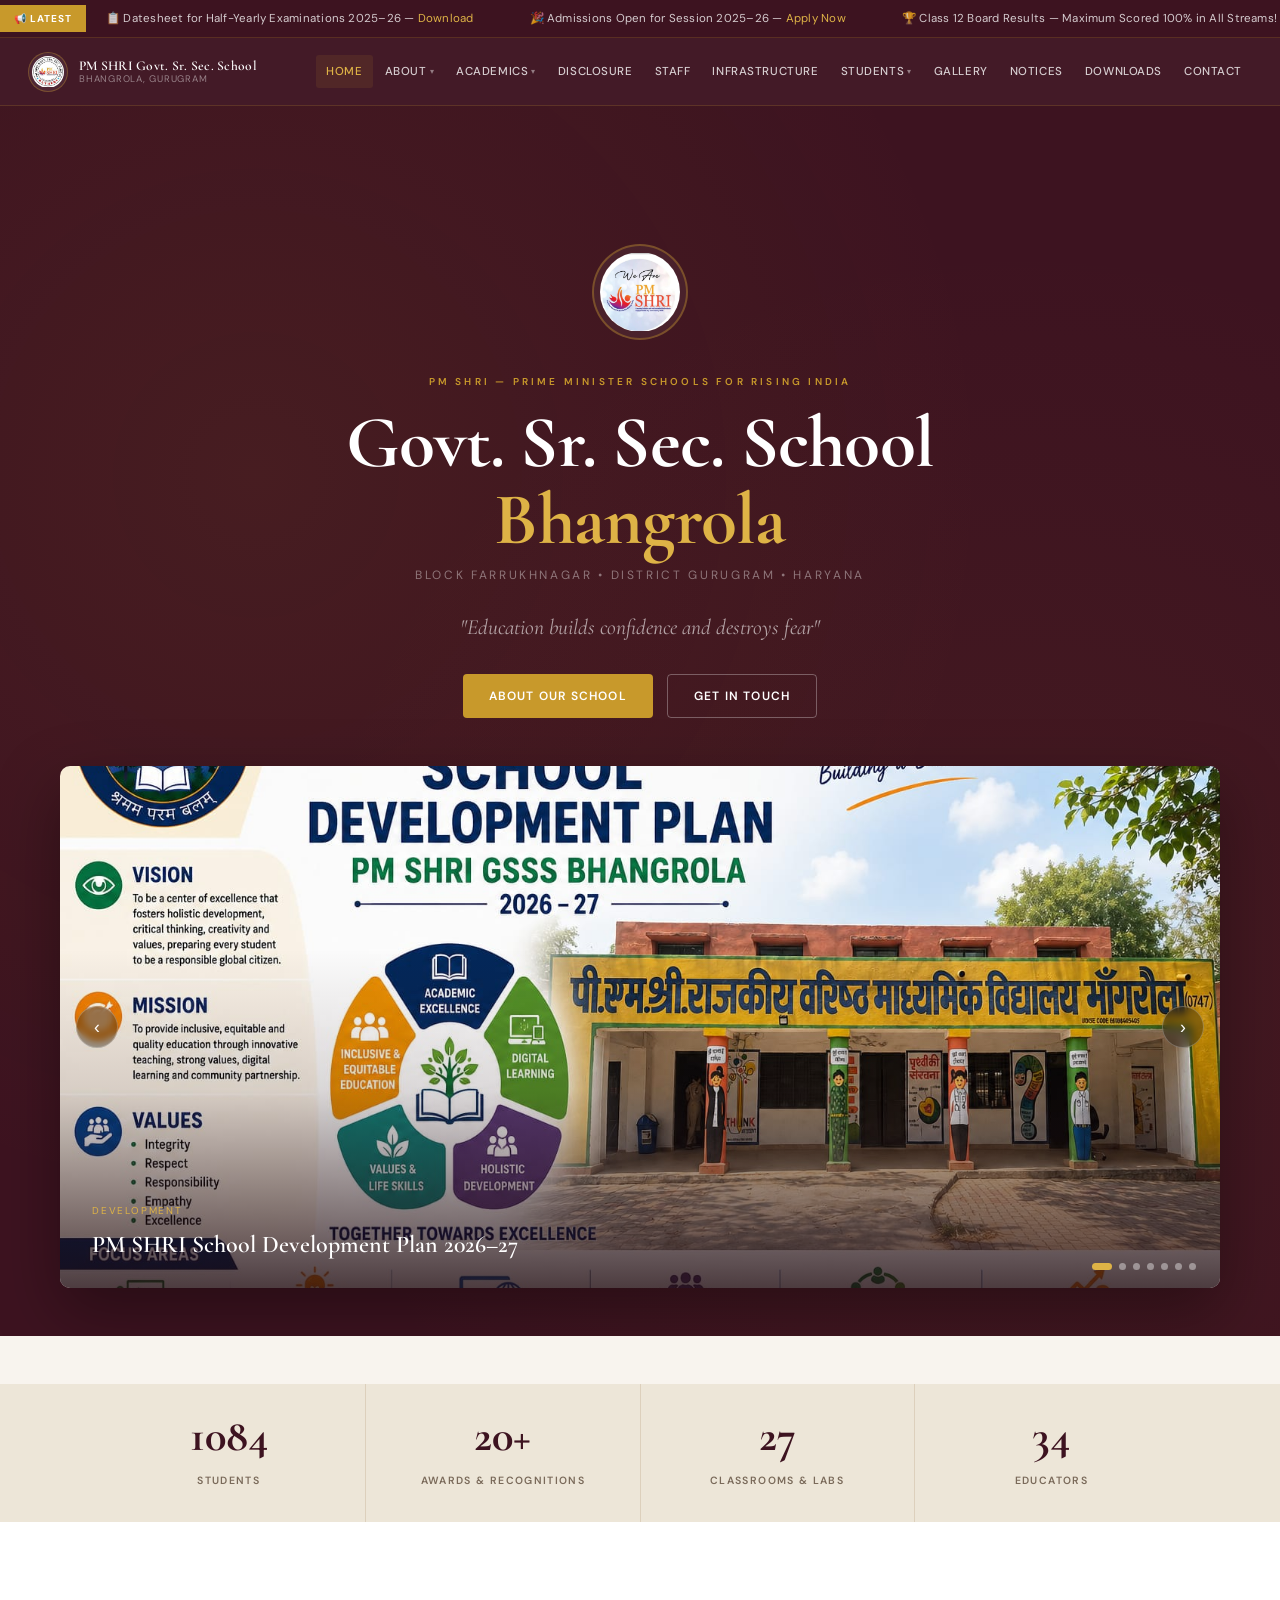
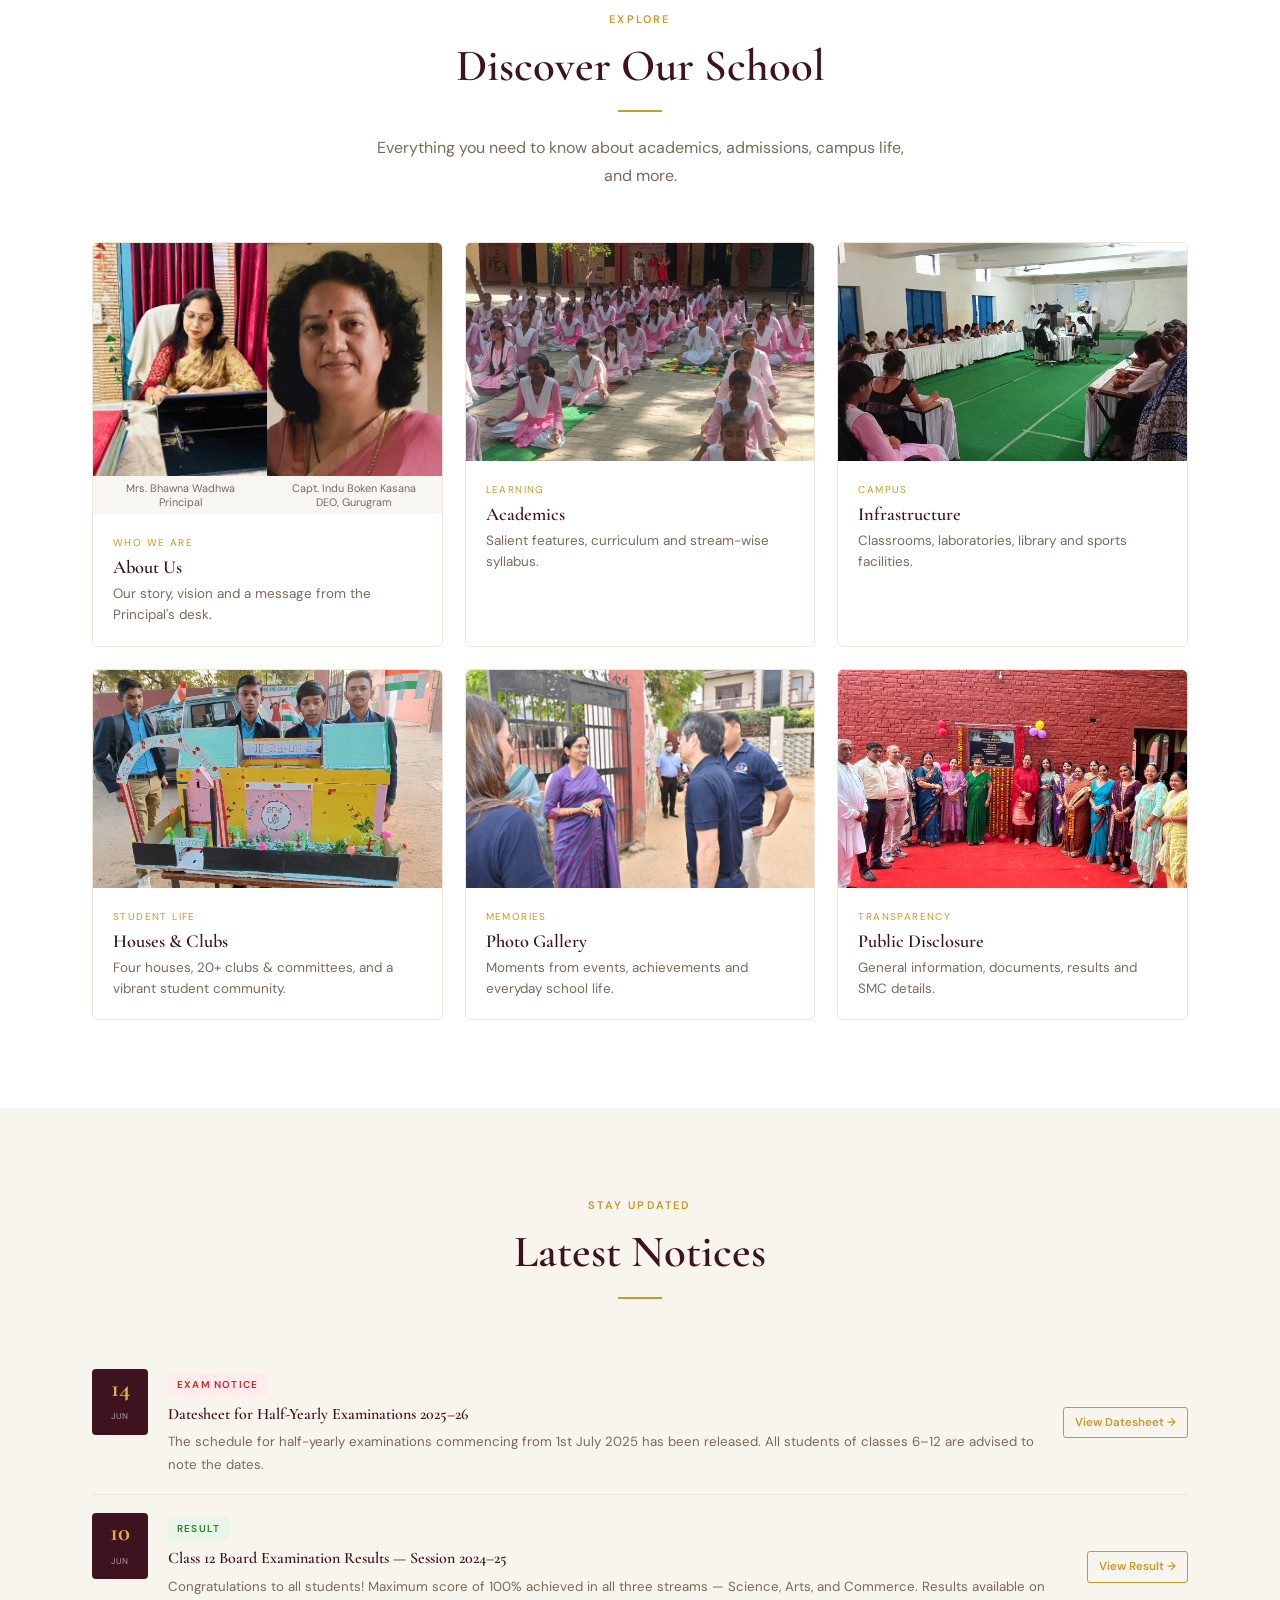
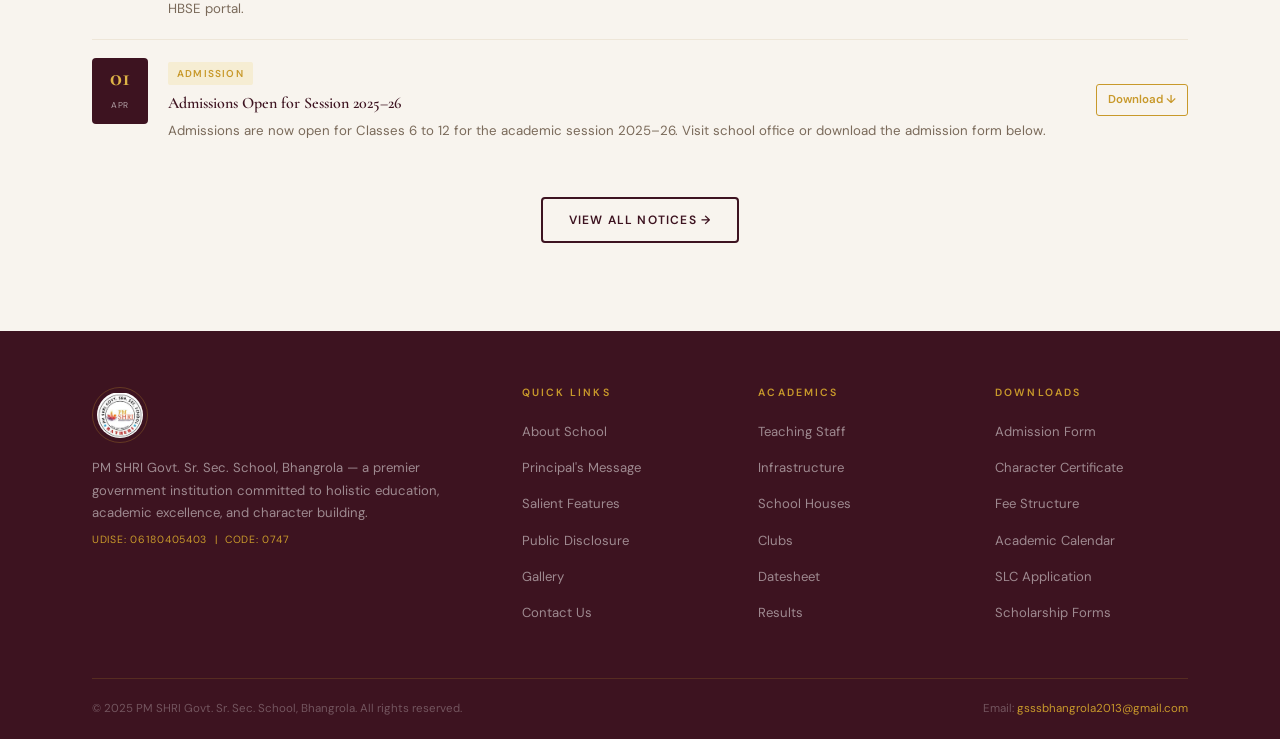
==== index.html @ c552c3f2 "Update About Us card with dual-photo layout and fix Disclosure card image Co-Authored-By: Claude Son" ====
<!DOCTYPE html>
<html lang="en">
<head>
<meta charset="UTF-8">
<meta name="viewport" content="width=device-width, initial-scale=1.0">
<title>PM SHRI Govt. Sr. Sec. School, Bhangrola — Gurugram, Haryana</title>
<meta name="description" content="PM SHRI Government Senior Secondary School, Bhangrola, Block Farrukhnagar, District Gurugram. Empowering 1084+ students with quality education, values, and skills.">
<link rel="preconnect" href="https://fonts.googleapis.com">
<link rel="preconnect" href="https://fonts.gstatic.com" crossorigin>
<link href="https://fonts.googleapis.com/css2?family=Cormorant+Garamond:ital,wght@0,400;0,500;0,600;0,700;1,400;1,600&family=DM+Sans:opsz,wght@9..40,300;9..40,400;9..40,500;9..40,600&display=swap" rel="stylesheet">
<link rel="stylesheet" href="css/style.css">
</head>
<body class="has-ticker">

<div class="ticker-wrap">
  <div class="ticker-inner">
    <div class="ticker-label">📢 Latest</div>
    <div class="ticker-track">
      <span class="ticker-item">📋 Datesheet for Half-Yearly Examinations 2025–26 — <a href="downloads.html">Download</a></span>
      <span class="ticker-item">🎉 Admissions Open for Session 2025–26 — <a href="downloads.html">Apply Now</a></span>
      <span class="ticker-item">🏆 Class 12 Board Results — Maximum Scored 100% in All Streams!</span>
      <span class="ticker-item">🌿 Annual Plantation Drive — July 2025</span>
      <span class="ticker-item">📋 Datesheet for Half-Yearly Examinations 2025–26 — <a href="downloads.html">Download</a></span>
      <span class="ticker-item">🎉 Admissions Open for Session 2025–26 — <a href="downloads.html">Apply Now</a></span>
      <span class="ticker-item">🏆 Class 12 Board Results — Maximum Scored 100% in All Streams!</span>
      <span class="ticker-item">🌿 Annual Plantation Drive — July 2025</span>
    </div>
  </div>
</div>

<nav id="nav">
  <div class="nav-inner">
    <a href="index.html" class="nav-brand">
      <img src="assets/logo.jpg" alt="School Logo">
      <div class="nav-brand-txt">
        <span class="nm">PM SHRI Govt. Sr. Sec. School</span>
        <span class="sb">Bhangrola, Gurugram</span>
      </div>
    </a>
    <ul class="nav-links">
      <li><a href="index.html">Home</a></li>
      <li>
        <a href="about.html">About <span class="ch">▾</span></a>
        <div class="drop">
          <a href="about.html">About the School</a>
          <a href="about.html#principal">Principal's Message</a>
        </div>
      </li>
      <li>
        <a href="academics.html">Academics <span class="ch">▾</span></a>
        <div class="drop">
          <a href="academics.html">Salient Features</a>
          <a href="academics.html#syllabus">Curriculum &amp; Syllabus</a>
          <a href="exam.html">Exam Datesheet &amp; Results</a>
        </div>
      </li>
      <li><a href="disclosure.html">Disclosure</a></li>
      <li><a href="staff.html">Staff</a></li>
      <li><a href="infrastructure.html">Infrastructure</a></li>
      <li>
        <a href="students.html">Students <span class="ch">▾</span></a>
        <div class="drop">
          <a href="students.html">School Houses</a>
          <a href="students.html#clubs">Clubs &amp; Activities</a>
          <a href="students.html#enroll">Enrollment</a>
          <a href="students.html#slc">SLC Tracking</a>
        </div>
      </li>
      <li><a href="gallery.html">Gallery</a></li>
      <li><a href="notices.html">Notices</a></li>
      <li><a href="downloads.html">Downloads</a></li>
      <li><a href="contact.html">Contact</a></li>
    </ul>
    <button class="hbg" id="hbg" aria-label="Menu"><span></span><span></span><span></span></button>
  </div>
</nav>

<nav class="mob-nav" id="mob-nav">
  <a href="index.html">Home</a>
  <span class="mob-cat">About</span>
  <a href="about.html">About the School</a>
  <a href="about.html#principal">Principal's Message</a>
  <span class="mob-cat">Academics</span>
  <a href="academics.html">Salient Features</a>
  <a href="academics.html#syllabus">Curriculum &amp; Syllabus</a>
  <a href="exam.html">Exam Datesheet &amp; Results</a>
  <span class="mob-cat">Public Disclosure</span>
  <a href="disclosure.html">Disclosure Information</a>
  <span class="mob-cat">Campus &amp; People</span>
  <a href="staff.html">Staff</a>
  <a href="infrastructure.html">Infrastructure</a>
  <span class="mob-cat">Students</span>
  <a href="students.html">School Houses</a>
  <a href="students.html#clubs">Clubs</a>
  <a href="students.html#enroll">Enrollment</a>
  <a href="students.html#slc">SLC Tracking</a>
  <span class="mob-cat">Media &amp; Info</span>
  <a href="gallery.html">Gallery</a>
  <a href="notices.html">Notices</a>
  <a href="downloads.html">Downloads</a>
  <a href="contact.html">Contact</a>
</nav>

<main class="no-pad">

<!-- HERO -->
<section id="hero">
  <div class="hero-c">
    <img src="assets/logo2.jpg" alt="PM SHRI School Emblem" class="hero-logo">
    <span class="hero-kicker">PM SHRI — Prime Minister Schools for Rising India</span>
    <h1 class="hero-h1">Govt. Sr. Sec. School<br><span>Bhangrola</span></h1>
    <p class="hero-loc">Block Farrukhnagar &bull; District Gurugram &bull; Haryana</p>
    <p class="hero-quote">"Education builds confidence and destroys fear"</p>
    <div class="hero-cta">
      <a href="about.html" class="btn btn-gold">About Our School</a>
      <a href="contact.html" class="btn btn-wht">Get in Touch</a>
    </div>
  </div>

  <div class="carousel" id="carousel">
    <div class="carousel-track" id="car-track"></div>
    <button class="carousel-arrow prev" id="car-prev" aria-label="Previous slide">‹</button>
    <button class="carousel-arrow next" id="car-next" aria-label="Next slide">›</button>
    <div class="carousel-dots" id="car-dots"></div>
  </div>
  <div style="height:48px"></div>
</section>

<!-- STAT STRIP -->
<div class="hero-bottom-strip">
  <div class="container">
    <div class="stat-strip rv">
      <div class="stat-item"><span class="stat-n" data-count="1084">1084</span><span class="stat-l">Students</span></div>
      <div class="stat-item"><span class="stat-n" data-count="20">20+</span><span class="stat-l">Awards &amp; Recognitions</span></div>
      <div class="stat-item"><span class="stat-n" data-count="27">27</span><span class="stat-l">Classrooms &amp; Labs</span></div>
      <div class="stat-item"><span class="stat-n" data-count="34">34</span><span class="stat-l">Educators</span></div>
    </div>
  </div>
</div>

<!-- EXPLORE -->
<section class="section alt">
  <div class="container">
    <div class="s-head c rv">
      <span class="s-label">Explore</span>
      <h2 class="s-title">Discover Our School</h2>
      <div class="divider c"></div>
      <p class="s-sub">Everything you need to know about academics, admissions, campus life, and more.</p>
    </div>
    <div class="explore-grid">
      <a href="about.html" class="explore-card rv">
        <div class="explore-card-duo">
          <div class="explore-card-duo-item">
            <img src="assets/principal.jpg" alt="Principal">
            <span>Mrs. Bhawna Wadhwa<br>Principal</span>
          </div>
          <div class="explore-card-duo-item">
            <img src="assets/deo.png" alt="DEO">
            <span>Capt. Indu Boken Kasana<br>DEO, Gurugram</span>
          </div>
        </div>
        <div class="explore-card-body"><span>Who We Are</span><h3>About Us</h3><p>Our story, vision and a message from the Principal's desk.</p></div>
      </a>
      <a href="academics.html" class="explore-card rv">
        <img src="assets/activities1.jpeg" alt="Academics">
        <div class="explore-card-body"><span>Learning</span><h3>Academics</h3><p>Salient features, curriculum and stream-wise syllabus.</p></div>
      </a>
      <a href="infrastructure.html" class="explore-card rv">
        <img src="assets/activities4.jpeg" alt="Infrastructure">
        <div class="explore-card-body"><span>Campus</span><h3>Infrastructure</h3><p>Classrooms, laboratories, library and sports facilities.</p></div>
      </a>
      <a href="students.html" class="explore-card rv">
        <img src="assets/kidsachievements2.jpeg" alt="Students">
        <div class="explore-card-body"><span>Student Life</span><h3>Houses &amp; Clubs</h3><p>Four houses, 20+ clubs &amp; committees, and a vibrant student community.</p></div>
      </a>
      <a href="gallery.html" class="explore-card rv">
        <img src="assets/recognition4.jpeg" alt="Gallery">
        <div class="explore-card-body"><span>Memories</span><h3>Photo Gallery</h3><p>Moments from events, achievements and everyday school life.</p></div>
      </a>
      <a href="disclosure.html" class="explore-card rv">
        <img src="assets/teacherdepartment3.jpeg" alt="Public Disclosure">
        <div class="explore-card-body"><span>Transparency</span><h3>Public Disclosure</h3><p>General information, documents, results and SMC details.</p></div>
      </a>
    </div>
  </div>
</section>

<!-- LATEST NOTICES PREVIEW -->
<section class="section">
  <div class="container">
    <div class="s-head c rv">
      <span class="s-label">Stay Updated</span>
      <h2 class="s-title">Latest Notices</h2>
      <div class="divider c"></div>
    </div>
    <div class="notices-list rv" id="home-notices-grid" data-notices data-limit="3"></div>
    <div style="text-align:center;margin-top:36px" class="rv"><a href="notices.html" class="btn btn-out">View All Notices →</a></div>
  </div>
</section>

</main>

<footer id="footer">
  <div class="container">
    <div class="footer-grid">
      <div class="foot-brand">
        <img src="assets/logo.jpg" alt="School Logo">
        <p>PM SHRI Govt. Sr. Sec. School, Bhangrola — a premier government institution committed to holistic education, academic excellence, and character building.</p>
        <div class="udise">UDISE: 06180405403 &nbsp;|&nbsp; Code: 0747</div>
      </div>
      <div class="foot-col">
        <h4>Quick Links</h4>
        <ul>
          <li><a href="about.html">About School</a></li>
          <li><a href="about.html#principal">Principal's Message</a></li>
          <li><a href="academics.html">Salient Features</a></li>
          <li><a href="disclosure.html">Public Disclosure</a></li>
          <li><a href="gallery.html">Gallery</a></li>
          <li><a href="contact.html">Contact Us</a></li>
        </ul>
      </div>
      <div class="foot-col">
        <h4>Academics</h4>
        <ul>
          <li><a href="staff.html">Teaching Staff</a></li>
          <li><a href="infrastructure.html">Infrastructure</a></li>
          <li><a href="students.html">School Houses</a></li>
          <li><a href="students.html#clubs">Clubs</a></li>
          <li><a href="exam.html">Datesheet</a></li>
          <li><a href="exam.html#results">Results</a></li>
        </ul>
      </div>
      <div class="foot-col">
        <h4>Downloads</h4>
        <ul>
          <li><a href="assets/AdmissionForm.pdf" target="_blank">Admission Form</a></li>
          <li><a href="assets/CharacerCertificate.pdf" target="_blank">Character Certificate</a></li>
          <li><a href="downloads.html">Fee Structure</a></li>
          <li><a href="downloads.html">Academic Calendar</a></li>
          <li><a href="downloads.html">SLC Application</a></li>
          <li><a href="downloads.html">Scholarship Forms</a></li>
        </ul>
      </div>
    </div>
    <div class="foot-btm">
      <span>© 2025 PM SHRI Govt. Sr. Sec. School, Bhangrola. All rights reserved.</span>
      <span>Email: <a href="mailto:gsssbhangrola2013@gmail.com">gsssbhangrola2013@gmail.com</a></span>
    </div>
  </div>
</footer>

<button class="scroll-top" id="scroll-top" aria-label="Back to top">↑</button>
<script src="js/main.js"></script>
<script>
(function(){
  fetch('data/carousel.json').then(r=>r.json()).then(data=>{
    const track = document.getElementById('car-track');
    const dotsWrap = document.getElementById('car-dots');
    track.innerHTML = data.carousel.map(s=>`
      <div class="carousel-slide"><img src="${s.src}" alt="${s.alt}"><div class="carousel-cap"><span class="cc-date">${s.date}</span><span class="cc-title">${s.title}</span></div></div>`).join('');
    const slides = track.children;
    let idx = 0;
    [...slides].forEach((_,i)=>{
      const d = document.createElement('button');
      d.className = 'carousel-dot'+(i===0?' active':'');
      d.setAttribute('aria-label','Go to slide '+(i+1));
      d.addEventListener('click',()=>goTo(i));
      dotsWrap.appendChild(d);
    });
    function update(){
      track.style.transform=`translateX(-${idx*100}%)`;
      [...dotsWrap.children].forEach((d,i)=>d.classList.toggle('active',i===idx));
    }
    function goTo(i){ idx=(i+slides.length)%slides.length; update(); }
    document.getElementById('car-prev').addEventListener('click',()=>goTo(idx-1));
    document.getElementById('car-next').addEventListener('click',()=>goTo(idx+1));
    let timer=setInterval(()=>goTo(idx+1),4500);
    const carousel=document.getElementById('carousel');
    carousel.addEventListener('mouseenter',()=>clearInterval(timer));
    carousel.addEventListener('mouseleave',()=>{timer=setInterval(()=>goTo(idx+1),4500);});
  });
})();
</script>
</body>
</html>
---- css/style.css ----
*,*::before,*::after{box-sizing:border-box;margin:0;padding:0}
:root{
  --burg:#3D1320;--burg-mid:#5A1D2E;--burg-light:#7A2540;
  --gold:#C8992B;--gold-lt:#DEB346;--gold-pale:#F6EDD3;
  --cream:#F8F4EE;--cream-dk:#EDE6D8;--white:#FFFFFF;
  --text:#1C1209;--text-mid:#4A3728;--text-m:#7A6A5A;
  --bd:#DDD0BC;--bd-lt:#EEE6D8;
  --nav-h:68px;--sp:88px;--r:4px;
  --sh:0 2px 16px rgba(61,19,32,.08);--sh-lg:0 8px 40px rgba(61,19,32,.14);
}
html{scroll-behavior:smooth}
body{font-family:'DM Sans',sans-serif;font-size:16px;line-height:1.7;color:var(--text);background:var(--cream);overflow-x:hidden}
h1,h2,h3,h4{font-family:'Cormorant Garamond',Georgia,serif;line-height:1.15;font-weight:600;color:var(--burg)}
img{max-width:100%;display:block}
a{color:inherit}
main{display:block;padding-top:var(--nav-h)}
body.has-ticker main{padding-top:calc(var(--nav-h) + 38px)}

/* LAYOUT */
.container{max-width:1160px;margin:0 auto;padding:0 32px}
.section{padding:var(--sp) 0}
.section.alt{background:var(--white)}
.s-label{font-size:11px;font-weight:600;letter-spacing:.2em;text-transform:uppercase;color:var(--gold);margin-bottom:12px;display:block}
.s-title{font-size:clamp(1.9rem,3.5vw,2.8rem);margin-bottom:14px}
.s-sub{font-size:1rem;color:var(--text-m);max-width:540px;margin-bottom:52px;line-height:1.75}
.s-head{margin-bottom:52px}
.s-head.c{text-align:center}.s-head.c .s-sub{margin:0 auto 52px}
.divider{width:44px;height:2px;background:var(--gold);margin:18px 0 22px}
.divider.c{margin:18px auto 22px}
.btn{display:inline-flex;align-items:center;gap:8px;padding:11px 26px;font-family:'DM Sans',sans-serif;font-size:12px;font-weight:600;letter-spacing:.1em;text-transform:uppercase;text-decoration:none;border-radius:var(--r);transition:all .22s;cursor:pointer;border:none}
.btn-gold{background:var(--gold);color:#fff}.btn-gold:hover{background:var(--gold-lt);transform:translateY(-1px)}
.btn-out{background:transparent;color:var(--burg);border:2px solid var(--burg)}.btn-out:hover{background:var(--burg);color:#fff}
.btn-wht{background:transparent;color:#fff;border:1px solid rgba(255,255,255,.3)}.btn-wht:hover{background:rgba(255,255,255,.1)}
.tag{display:inline-block;font-size:10px;font-weight:600;letter-spacing:.12em;text-transform:uppercase;padding:3px 9px;border-radius:2px;background:var(--gold-pale);color:var(--gold)}
.tag.new{background:#E8F5E9;color:#2E7D32}.tag.imp{background:#FFEBEE;color:#C62828}
.breadcrumb{font-size:11.5px;letter-spacing:.05em;color:var(--text-m);text-transform:uppercase;margin-bottom:18px}
.breadcrumb a{color:var(--gold);text-decoration:none}
.breadcrumb a:hover{text-decoration:underline}
.page-hero{background:var(--burg);padding:calc(var(--nav-h) + 56px) 0 56px;position:relative;overflow:hidden}
body.has-ticker .page-hero{padding-top:calc(var(--nav-h) + 38px + 56px)}
.page-hero::after{content:'';position:absolute;inset:0;background-image:url("data:image/svg+xml,%3Csvg width='56' height='56' viewBox='0 0 56 56' xmlns='http://www.w3.org/2000/svg'%3E%3Cpolygon points='28,2 54,15 54,41 28,54 2,41 2,15' fill='none' stroke='rgba(200,153,43,0.055)' stroke-width='1'/%3E%3C/svg%3E");background-size:56px 56px;opacity:.7}
.page-hero .container{position:relative;z-index:1}
.page-hero .s-label{color:var(--gold-lt)}
.page-hero h1{color:#fff;font-size:clamp(2.1rem,4vw,3.2rem)}
.page-hero p{color:rgba(255,255,255,.6);max-width:560px;margin-top:14px;font-size:1rem}
main.no-pad{padding-top:0}

/* NAV */
#nav{position:fixed;top:0;left:0;right:0;height:var(--nav-h);background:rgba(61,19,32,.97);backdrop-filter:blur(12px);z-index:1000;border-bottom:1px solid rgba(200,153,43,.2)}
body.has-ticker #nav{top:38px}
.nav-inner{display:flex;align-items:center;height:100%;max-width:1280px;margin:0 auto;padding:0 28px;gap:24px}
.nav-brand{display:flex;align-items:center;gap:11px;text-decoration:none;flex-shrink:0}
.nav-brand img{width:40px;height:40px;object-fit:contain;border-radius:50%;border:1.5px solid rgba(200,153,43,.35);padding:3px;background:rgba(255,255,255,.06)}
.nav-brand-txt{display:flex;flex-direction:column;line-height:1.2}
.nav-brand-txt .nm{font-family:'Cormorant Garamond',serif;font-size:13.5px;font-weight:600;color:#fff;letter-spacing:.02em}
.nav-brand-txt .sb{font-size:9.5px;font-weight:400;color:rgba(255,255,255,.45);letter-spacing:.08em;text-transform:uppercase}
.nav-links{display:flex;align-items:center;gap:2px;list-style:none;margin-left:auto}
.nav-links>li{position:relative}
.nav-links>li>a{display:flex;align-items:center;gap:3px;padding:7px 10px;font-size:11.5px;font-weight:500;color:rgba(255,255,255,.78);text-decoration:none;letter-spacing:.05em;text-transform:uppercase;border-radius:3px;transition:color .18s,background .18s;white-space:nowrap}
.nav-links>li>a:hover,.nav-links>li>a.active{color:var(--gold-lt);background:rgba(200,153,43,.1)}
.ch{font-size:8px;opacity:.55;transition:transform .2s}
.nav-links>li:hover .ch{transform:rotate(180deg)}
.drop{position:absolute;top:calc(100% + 6px);left:0;min-width:210px;background:var(--burg);border:1px solid rgba(200,153,43,.2);border-radius:5px;padding:6px 0;box-shadow:0 14px 36px rgba(0,0,0,.28);opacity:0;visibility:hidden;transform:translateY(-6px);transition:all .18s;z-index:100}
.nav-links>li:hover .drop{opacity:1;visibility:visible;transform:translateY(0)}
.drop a{display:block;padding:9px 18px;font-size:12px;color:rgba(255,255,255,.72);text-decoration:none;transition:all .14s;letter-spacing:.03em}
.drop a:hover{color:var(--gold-lt);background:rgba(200,153,43,.1);padding-left:24px}
.hbg{display:none;flex-direction:column;gap:5px;cursor:pointer;padding:8px;margin-left:auto;background:none;border:none}
.hbg span{display:block;width:22px;height:2px;background:#fff;transition:all .3s;border-radius:1px}
.hbg.open span:nth-child(1){transform:rotate(45deg) translate(5px,5px)}
.hbg.open span:nth-child(2){opacity:0}
.hbg.open span:nth-child(3){transform:rotate(-45deg) translate(5px,-5px)}
.mob-nav{display:none;position:fixed;inset:0;background:var(--burg);z-index:999;padding:calc(var(--nav-h) + 20px) 28px 32px;overflow-y:auto;flex-direction:column}
.mob-nav.open{display:flex}
.mob-nav a{display:block;padding:13px 0;font-size:1rem;color:rgba(255,255,255,.82);text-decoration:none;border-bottom:1px solid rgba(255,255,255,.07);transition:color .18s}
.mob-nav a:hover,.mob-nav a.active{color:var(--gold-lt)}
.mob-cat{font-family:'Cormorant Garamond',serif;font-size:1.25rem;color:var(--gold-lt);padding:16px 0 4px;border-bottom:none !important}

/* TICKER */
.ticker-wrap{position:fixed;top:0;left:0;right:0;height:38px;background:var(--burg);z-index:1001;overflow:hidden;border-bottom:1px solid rgba(200,153,43,.2);display:flex;align-items:center}
.ticker-inner{display:flex;align-items:center;width:100%}
.ticker-label{position:relative;z-index:2;background:var(--gold);color:#fff;font-size:10px;font-weight:700;letter-spacing:.1em;text-transform:uppercase;padding:5px 14px;white-space:nowrap;flex-shrink:0;margin-right:20px;height:100%;display:flex;align-items:center}
.ticker-track{position:relative;z-index:1;display:flex;flex-shrink:0;gap:56px;animation:ticker 30s linear infinite;white-space:nowrap}
.ticker-track:hover{animation-play-state:paused}
.ticker-item{font-size:11.5px;color:rgba(255,255,255,.78);letter-spacing:.02em;flex-shrink:0}
.ticker-item a{color:var(--gold-lt);text-decoration:none}
.ticker-item a:hover{text-decoration:underline}
@keyframes ticker{from{transform:translateX(0)}to{transform:translateX(-50%)}}

/* HERO (home) */
#hero{min-height:92vh;background:var(--burg);display:flex;flex-direction:column;align-items:center;justify-content:center;position:relative;overflow:hidden;padding:calc(var(--nav-h) + 38px + 32px) 32px 0}
#hero::before{content:'';position:absolute;inset:0;background:radial-gradient(circle at 20% 30%,rgba(200,153,43,.07) 0%,transparent 55%),radial-gradient(circle at 80% 70%,rgba(200,153,43,.05) 0%,transparent 55%);z-index:0}
.hero-c{position:relative;z-index:2;text-align:center;max-width:860px;padding-bottom:48px}
.hero-logo{width:96px;height:96px;object-fit:contain;border-radius:50%;border:2px solid rgba(200,153,43,.38);padding:6px;margin:0 auto 26px;background:rgba(255,255,255,.05);animation:fdIn .9s ease both}
.hero-kicker{display:inline-block;font-size:10px;font-weight:600;letter-spacing:.32em;color:var(--gold);text-transform:uppercase;margin-bottom:14px;animation:fuIn .9s ease .1s both}
.hero-h1{font-family:'Cormorant Garamond',serif;font-size:clamp(2.5rem,6vw,4.6rem);font-weight:700;color:#fff;line-height:1.05;margin-bottom:6px;animation:fuIn .9s ease .2s both;letter-spacing:-.01em}
.hero-h1 span{color:var(--gold-lt)}
.hero-loc{font-size:12px;font-weight:400;letter-spacing:.22em;color:rgba(255,255,255,.4);text-transform:uppercase;margin-bottom:24px;animation:fuIn .9s ease .3s both}
.hero-quote{font-family:'Cormorant Garamond',serif;font-size:clamp(1rem,2.2vw,1.35rem);font-style:italic;color:rgba(255,255,255,.6);margin-bottom:28px;max-width:480px;margin-left:auto;margin-right:auto;animation:fuIn .9s ease .4s both}
.hero-cta{display:flex;gap:14px;justify-content:center;animation:fuIn .9s ease .5s both}

/* CAROUSEL */
.carousel{position:relative;width:100%;max-width:1160px;margin:0 auto;aspect-ratio:16/7.2;border-radius:10px;overflow:hidden;box-shadow:0 24px 64px rgba(0,0,0,.35);animation:fuIn 1s ease .6s both}
.carousel-track{display:flex;height:100%;transition:transform .7s cubic-bezier(.65,0,.35,1)}
.carousel-slide{position:relative;flex:0 0 100%;height:100%}
.carousel-slide img{width:100%;height:100%;object-fit:cover}
.carousel-slide::after{content:'';position:absolute;inset:0;background:linear-gradient(to top,rgba(28,7,12,.78) 0%,rgba(28,7,12,.15) 38%,transparent 65%)}
.carousel-cap{position:absolute;bottom:0;left:0;right:0;padding:28px 32px 22px;z-index:2}
.carousel-cap .cc-date{font-size:10px;letter-spacing:.18em;text-transform:uppercase;color:var(--gold-lt);display:block;margin-bottom:6px}
.carousel-cap .cc-title{font-family:'Cormorant Garamond',serif;font-size:1.5rem;font-weight:600;color:#fff}
.carousel-arrow{position:absolute;top:50%;transform:translateY(-50%);width:42px;height:42px;border-radius:50%;background:rgba(0,0,0,.32);border:1px solid rgba(255,255,255,.25);color:#fff;font-size:1.1rem;display:flex;align-items:center;justify-content:center;cursor:pointer;transition:all .2s;z-index:3;backdrop-filter:blur(4px)}
.carousel-arrow:hover{background:var(--gold);border-color:var(--gold)}
.carousel-arrow.prev{left:16px}.carousel-arrow.next{right:16px}
.carousel-dots{position:absolute;bottom:18px;right:24px;display:flex;gap:7px;z-index:3}
.carousel-dot{width:7px;height:7px;border-radius:50%;background:rgba(255,255,255,.4);border:none;cursor:pointer;transition:all .25s;padding:0}
.carousel-dot.active{background:var(--gold-lt);width:20px;border-radius:4px}
.hero-bottom-strip{width:100%;background:var(--cream-dk);margin-top:48px}

/* HOME STAT STRIP */
.stat-strip{display:flex;justify-content:center;flex-wrap:wrap}
.stat-item{padding:30px 44px;text-align:center;border-right:1px solid var(--bd);flex:1;min-width:150px}
.stat-item:last-child{border-right:none}
.stat-n{font-family:'Cormorant Garamond',serif;font-size:2.8rem;font-weight:700;color:var(--burg);line-height:1;display:block;margin-bottom:6px}
.stat-l{font-size:10.5px;font-weight:600;letter-spacing:.13em;text-transform:uppercase;color:var(--text-m)}

/* EXPLORE CARDS (home) */
.explore-grid{display:grid;grid-template-columns:repeat(auto-fill,minmax(260px,1fr));gap:22px}
.explore-card{background:var(--white);border:1px solid var(--bd-lt);border-radius:6px;overflow:hidden;text-decoration:none;color:inherit;transition:all .25s;display:flex;flex-direction:column}
.explore-card:hover{transform:translateY(-4px);box-shadow:var(--sh-lg);border-color:var(--gold)}
.explore-card img{width:100%;aspect-ratio:16/10;object-fit:cover}
.explore-card-duo{display:flex;width:100%}
.explore-card-duo-item{flex:1;display:flex;flex-direction:column}
.explore-card-duo-item img{width:100%;aspect-ratio:3/4;object-fit:cover;object-position:top}
.explore-card-duo-item span{font-size:.68rem;text-align:center;padding:5px 4px;color:var(--text-m);line-height:1.3;background:var(--off-white,#f8f6f2)}
.explore-card-body{padding:20px}
.explore-card-body span{font-size:10px;letter-spacing:.14em;text-transform:uppercase;color:var(--gold);display:block;margin-bottom:6px}
.explore-card-body h3{font-size:1.15rem;font-weight:600;color:var(--burg);margin-bottom:6px}
.explore-card-body p{font-size:.84rem;color:var(--text-m);line-height:1.55}

/* ABOUT */
.about-grid{display:grid;grid-template-columns:1fr 1fr;gap:72px;align-items:start}
.about-text p{color:var(--text-mid);margin-bottom:18px;line-height:1.82;font-size:.97rem}
.pc{background:var(--burg);border-radius:8px;overflow:hidden;box-shadow:var(--sh-lg)}
.pc-top{background:linear-gradient(135deg,var(--burg-mid),var(--burg-light));padding:28px;text-align:center;border-bottom:1px solid rgba(200,153,43,.2)}
.pc-photo{width:92px;height:92px;border-radius:50%;object-fit:cover;border:3px solid var(--gold);margin:0 auto 14px}
.pc-name{font-family:'Cormorant Garamond',serif;font-size:1.2rem;font-weight:600;color:#fff;margin-bottom:3px}
.pc-role{font-size:10px;letter-spacing:.15em;text-transform:uppercase;color:var(--gold)}
.pc-qual{font-size:.8rem;color:rgba(255,255,255,.55);margin-top:4px}
.pc-body{padding:28px}
.qm{font-family:'Cormorant Garamond',serif;font-size:4.5rem;line-height:.4;color:var(--gold);opacity:.35;display:block;margin-bottom:14px}
.pc-body p{font-size:.87rem;color:rgba(255,255,255,.72);line-height:1.78;margin-bottom:10px}
.pc-deo{display:grid;grid-template-columns:240px 1fr}
.pc-deo .pc-top{display:flex;flex-direction:column;justify-content:center}

/* FEATURES */
.feat-grid{display:grid;grid-template-columns:repeat(auto-fill,minmax(230px,1fr));gap:22px}
.feat-card{background:var(--white);border:1px solid var(--bd-lt);border-radius:var(--r);padding:26px 22px;transition:all .22s;border-top:3px solid transparent}
.feat-card:hover{border-top-color:var(--gold);transform:translateY(-3px);box-shadow:var(--sh)}
.feat-icon{font-size:1.7rem;margin-bottom:14px;display:block}
.feat-card h3{font-size:1.05rem;font-weight:600;color:var(--burg);margin-bottom:7px}
.feat-card p{font-size:.845rem;color:var(--text-m);line-height:1.62}

/* TABS */
.tabs{border-bottom:2px solid var(--bd);display:flex;gap:0;margin-bottom:44px;overflow-x:auto}
.tab-btn{background:none;border:none;padding:13px 26px;font-family:'DM Sans',sans-serif;font-size:12.5px;font-weight:600;letter-spacing:.07em;text-transform:uppercase;color:var(--text-m);cursor:pointer;border-bottom:2.5px solid transparent;margin-bottom:-2px;transition:all .18s;white-space:nowrap}
.tab-btn.active,.tab-btn:hover{color:var(--burg);border-bottom-color:var(--gold)}
.tab-pnl{display:none}.tab-pnl.active{display:block}

/* TABLES */
.info-tbl{width:100%;border-collapse:collapse}
.info-tbl tr{border-bottom:1px solid var(--bd-lt)}
.info-tbl tr:last-child{border-bottom:none}
.info-tbl td{padding:13px 14px;font-size:.89rem;vertical-align:top}
.info-tbl td:first-child{font-weight:600;color:var(--burg);width:40%}
.info-tbl td:last-child{color:var(--text-mid)}
.info-tbl tr:nth-child(even) td{background:var(--cream)}

/* DOC CARDS */
.doc-grid{display:grid;grid-template-columns:repeat(auto-fill,minmax(250px,1fr));gap:18px}
.doc-card{background:var(--white);border:1px solid var(--bd-lt);border-radius:var(--r);padding:22px;display:flex;flex-direction:column;gap:10px;transition:box-shadow .2s}
.doc-card:hover{box-shadow:var(--sh)}
.doc-icon{font-size:1.9rem}
.doc-title{font-family:'Cormorant Garamond',serif;font-size:1rem;font-weight:600;color:var(--burg)}
.doc-sub{font-size:.78rem;color:var(--text-m)}
.doc-lnk{display:inline-flex;align-items:center;gap:5px;font-size:11px;font-weight:600;color:var(--gold);text-decoration:none;letter-spacing:.05em;text-transform:uppercase;margin-top:auto;padding-top:8px;border-top:1px solid var(--bd-lt)}
.doc-lnk:hover{color:var(--burg)}

/* RESULTS */
.res-grid{display:grid;grid-template-columns:repeat(auto-fill,minmax(190px,1fr));gap:18px}
.res-card{background:var(--burg);border-radius:7px;padding:26px 20px;text-align:center}
.res-cls{font-size:10px;letter-spacing:.15em;text-transform:uppercase;color:var(--gold);margin-bottom:7px;display:block}
.res-stream{font-family:'Cormorant Garamond',serif;font-size:1.3rem;font-weight:600;color:#fff;margin-bottom:14px}
.res-score{font-family:'Cormorant Garamond',serif;font-size:2.8rem;font-weight:700;color:var(--gold-lt);line-height:1}
.res-score sup{font-size:1.1rem}
.res-lbl{font-size:10px;color:rgba(255,255,255,.45);letter-spacing:.1em;text-transform:uppercase;margin-top:4px}

/* STAFF */
.staff-grid{display:grid;grid-template-columns:repeat(auto-fill,minmax(185px,1fr));gap:18px}
.staff-card{background:var(--white);border:1px solid var(--bd-lt);border-radius:var(--r);padding:26px 20px;text-align:center}
.staff-n{font-family:'Cormorant Garamond',serif;font-size:3.2rem;font-weight:700;color:var(--burg);line-height:1;display:block}
.staff-t{font-size:.82rem;color:var(--text-m);margin-top:7px;font-weight:500}

/* INFRA */
.infra-grid{display:grid;grid-template-columns:1fr 1fr;gap:72px;align-items:start}
.infra-tbl{width:100%;border-collapse:collapse}
.infra-tbl tr{border-bottom:1px solid var(--bd-lt)}
.infra-tbl td{padding:13px 0;font-size:.89rem}
.infra-tbl td:first-child{color:var(--text-mid);font-weight:500}
.infra-tbl td:last-child{color:var(--burg);font-weight:700;text-align:right;font-family:'Cormorant Garamond',serif;font-size:1.08rem}
.infra-photos{display:grid;grid-template-columns:1fr 1fr;gap:10px}
.infra-photo{aspect-ratio:4/3;object-fit:cover;border-radius:4px;width:100%;transition:opacity .2s}
.infra-photo:hover{opacity:.88}
.infra-sub{margin-top:52px}
.infra-sub h3{font-size:1.4rem;font-weight:600;color:var(--burg);margin-bottom:22px}
.infra-cats{display:grid;grid-template-columns:repeat(auto-fill,minmax(180px,1fr));gap:14px}
.infra-cat{position:relative;border-radius:6px;overflow:hidden;cursor:pointer}
.infra-cat img{width:100%;aspect-ratio:4/3;object-fit:cover;transition:transform .35s}
.infra-cat:hover img{transform:scale(1.05)}
.infra-cat-lbl{position:absolute;bottom:0;left:0;right:0;background:linear-gradient(to top,rgba(61,19,32,.88),transparent);padding:28px 12px 10px;font-size:.8rem;font-weight:600;color:#fff;letter-spacing:.04em}

/* STUDENTS */
.houses-grid{display:grid;grid-template-columns:repeat(4,1fr);gap:20px;margin-bottom:56px}
.house-card{border-radius:8px;padding:32px 18px;text-align:center;color:#fff;position:relative;overflow:hidden}
.house-card::before{content:'';position:absolute;inset:0;background:linear-gradient(135deg,rgba(255,255,255,.1) 0%,transparent 60%)}
.h-pratap{background:linear-gradient(135deg,#1A5C2A,#247837)}
.h-lakshmi{background:linear-gradient(135deg,#1A3A7A,#2250A5)}
.h-shivaji{background:linear-gradient(135deg,#B8540A,#D4731A)}
.h-bhagat{background:linear-gradient(135deg,#B89A0A,#D4B81A)}
.house-icon{font-size:2.2rem;display:block;margin-bottom:10px}
.house-nm{font-family:'Cormorant Garamond',serif;font-size:1.15rem;font-weight:700;margin-bottom:5px}
.house-sub{font-size:10px;opacity:.65;letter-spacing:.1em;text-transform:uppercase}
.clubs-grid{display:grid;grid-template-columns:repeat(auto-fill,minmax(195px,1fr));gap:18px}
.club-card{background:var(--white);border:1px solid var(--bd-lt);border-radius:var(--r);padding:22px;transition:all .2s}
.club-card:hover{border-color:var(--gold);transform:translateY(-2px);box-shadow:var(--sh)}
.club-icon{font-size:1.5rem;margin-bottom:10px;display:block}
.club-nm{font-family:'Cormorant Garamond',serif;font-size:1rem;font-weight:600;color:var(--burg);margin-bottom:5px}
.club-desc{font-size:.8rem;color:var(--text-m);line-height:1.58}
.enroll-tbl{width:100%;border-collapse:collapse}
.enroll-tbl th{background:var(--burg);color:#fff;padding:11px 14px;text-align:left;font-size:11px;font-weight:600;letter-spacing:.1em;text-transform:uppercase}
.enroll-tbl td{padding:11px 14px;font-size:.87rem;border-bottom:1px solid var(--bd-lt);color:var(--text-mid)}
.enroll-tbl tr:nth-child(even) td{background:var(--cream)}
.enroll-tbl tfoot td{font-weight:700;background:var(--gold-pale);color:var(--burg);border-bottom:none}
.syllabus-grid{display:grid;grid-template-columns:repeat(auto-fill,minmax(195px,1fr));gap:14px;margin-top:40px}
.syl-card{background:var(--white);border:1px solid var(--bd-lt);border-radius:var(--r);padding:18px;border-left:4px solid var(--gold)}
.syl-cls{font-size:9.5px;font-weight:700;letter-spacing:.16em;text-transform:uppercase;color:var(--gold);margin-bottom:7px;display:block}
.syl-card h4{font-size:.92rem;font-weight:600;color:var(--burg);margin-bottom:4px}
.syl-card p{font-size:.78rem;color:var(--text-m);line-height:1.55}
.slc-box{background:var(--white);border:1px solid var(--bd-lt);border-radius:var(--r);padding:28px;margin-top:32px}
.slc-box h3{font-family:'Cormorant Garamond',serif;font-size:1.35rem;font-weight:600;color:var(--burg);margin-bottom:14px}
.slc-box p,.slc-box li{font-size:.88rem;color:var(--text-m);margin-bottom:10px;line-height:1.68}
.slc-box ul{margin-left:18px}

/* GALLERY */
.gal-filters{display:flex;gap:10px;flex-wrap:wrap;margin-bottom:36px}
.fil-btn{background:none;border:1px solid var(--bd);border-radius:40px;padding:7px 18px;font-family:'DM Sans',sans-serif;font-size:11.5px;font-weight:600;letter-spacing:.06em;text-transform:uppercase;color:var(--text-m);cursor:pointer;transition:all .18s}
.fil-btn.active,.fil-btn:hover{background:var(--burg);border-color:var(--burg);color:#fff}
.gal-grid{display:grid;grid-template-columns:repeat(auto-fill,minmax(275px,1fr));gap:14px}
.gal-item{position:relative;border-radius:6px;overflow:hidden;background:var(--cream-dk);cursor:pointer}
.gal-item img{width:100%;aspect-ratio:4/3;object-fit:cover;transition:transform .38s}
.gal-item:hover img{transform:scale(1.04)}
.gal-ov{position:absolute;bottom:0;left:0;right:0;background:linear-gradient(to top,rgba(61,19,32,.88),transparent);padding:36px 14px 14px;opacity:0;transform:translateY(4px);transition:all .28s}
.gal-item:hover .gal-ov{opacity:1;transform:translateY(0)}
.gal-date{font-size:9.5px;color:var(--gold);letter-spacing:.1em;text-transform:uppercase;margin-bottom:3px;display:block}
.gal-cap{font-size:.8rem;color:#fff;font-weight:500}

/* LIGHTBOX */
.lb{display:none;position:fixed;inset:0;background:rgba(0,0,0,.92);z-index:2000;align-items:center;justify-content:center;padding:28px}
.lb.open{display:flex}
.lb img{max-width:90vw;max-height:85vh;object-fit:contain;border-radius:4px}
.lb-close{position:absolute;top:20px;right:20px;background:none;border:none;color:#fff;font-size:2rem;cursor:pointer;opacity:.65;transition:opacity .18s;line-height:1}
.lb-close:hover{opacity:1}
.lb-cap{position:absolute;bottom:24px;left:50%;transform:translateX(-50%);text-align:center;color:rgba(255,255,255,.75);font-size:.85rem}

/* NOTICES */
.notices-list{display:flex;flex-direction:column}
.notice-item{display:flex;align-items:flex-start;gap:20px;padding:18px 0;border-bottom:1px solid var(--bd-lt);transition:padding-left .2s}
.notice-item:hover{padding-left:6px}
.notice-item:last-child{border-bottom:none}
.n-date{flex-shrink:0;width:56px;text-align:center;background:var(--burg);border-radius:4px;padding:7px 4px}
.n-date .dy{font-family:'Cormorant Garamond',serif;font-size:1.55rem;font-weight:700;line-height:1;display:block;color:var(--gold-lt)}
.n-date .mo{font-size:8.5px;letter-spacing:.08em;text-transform:uppercase;color:rgba(255,255,255,.6)}
.n-body{flex:1}
.n-title{font-family:'Cormorant Garamond',serif;font-size:1rem;font-weight:600;color:var(--burg);margin:5px 0 3px}
.n-desc{font-size:.83rem;color:var(--text-m)}
.n-link{flex-shrink:0;display:inline-flex;align-items:center;gap:4px;font-size:11.5px;font-weight:600;color:var(--gold);text-decoration:none;padding:5px 11px;border:1px solid var(--gold);border-radius:3px;transition:all .18s;align-self:center;white-space:nowrap}
.n-link:hover{background:var(--gold);color:#fff}

/* DOWNLOADS */
.dl-grid{display:grid;grid-template-columns:repeat(auto-fill,minmax(270px,1fr));gap:20px}
.dl-card{background:var(--white);border:1px solid var(--bd-lt);border-radius:var(--r);padding:24px;display:flex;align-items:center;gap:18px;transition:all .2s;text-decoration:none;color:inherit}
.dl-card:hover{border-color:var(--gold);box-shadow:var(--sh);transform:translateY(-2px)}
.dl-icon{width:52px;height:52px;background:var(--gold-pale);border-radius:7px;display:flex;align-items:center;justify-content:center;font-size:1.55rem;flex-shrink:0}
.dl-info{flex:1}
.dl-title{font-family:'Cormorant Garamond',serif;font-size:1rem;font-weight:600;color:var(--burg);margin-bottom:3px}
.dl-meta{font-size:.78rem;color:var(--text-m)}
.dl-arr{color:var(--gold);font-size:1.1rem}

/* EXAM */
.exam-grid{display:grid;grid-template-columns:1fr 1fr;gap:44px}
.exam-s-title{font-family:'Cormorant Garamond',serif;font-size:1.45rem;font-weight:600;color:var(--burg);margin-bottom:20px;padding-bottom:10px;border-bottom:2px solid var(--gold)}
.ds-tbl{width:100%;border-collapse:collapse}
.ds-tbl th{background:var(--burg);color:#fff;padding:11px 14px;text-align:left;font-size:10.5px;font-weight:600;letter-spacing:.1em;text-transform:uppercase}
.ds-tbl td{padding:11px 14px;font-size:.87rem;border-bottom:1px solid var(--bd-lt);color:var(--text-mid)}
.ds-tbl tr:nth-child(even) td{background:var(--cream)}
.ds-tbl td:first-child{font-weight:600;color:var(--burg)}

/* CONTACT */
.contact-grid{display:grid;grid-template-columns:1fr 1.4fr;gap:56px;align-items:start}
.c-item{display:flex;gap:14px;margin-bottom:24px;align-items:flex-start}
.c-icon{width:38px;height:38px;background:var(--gold-pale);border-radius:50%;display:flex;align-items:center;justify-content:center;font-size:.95rem;flex-shrink:0}
.c-lbl{font-size:10px;font-weight:600;letter-spacing:.1em;text-transform:uppercase;color:var(--gold);margin-bottom:3px;display:block}
.c-val{font-size:.88rem;color:var(--text-mid);line-height:1.6}
.c-val a{text-decoration:none}.c-val a:hover{color:var(--burg)}
.socials{display:flex;gap:10px;margin-top:28px}
.soc-lnk{display:flex;align-items:center;justify-content:center;width:38px;height:38px;border:1px solid var(--bd);border-radius:50%;text-decoration:none;font-size:.95rem;color:var(--text-m);transition:all .2s}
.soc-lnk:hover{background:var(--burg);border-color:var(--burg);color:#fff;transform:translateY(-2px)}
.map-wrap{border-radius:8px;overflow:hidden;border:1px solid var(--bd-lt);box-shadow:var(--sh)}
.map-wrap iframe{width:100%;height:360px;border:none;display:block}

/* FOOTER */
#footer{background:var(--burg);padding:56px 0 0}
.footer-grid{display:grid;grid-template-columns:2fr 1fr 1fr 1fr;gap:44px;padding-bottom:44px;border-bottom:1px solid rgba(200,153,43,.18)}
.foot-brand img{width:56px;height:56px;object-fit:contain;border-radius:50%;border:1.5px solid rgba(200,153,43,.28);padding:4px;margin-bottom:14px}
.foot-brand p{font-size:.82rem;color:rgba(255,255,255,.5);line-height:1.72;margin-bottom:6px}
.foot-brand .udise{font-size:10.5px;color:var(--gold);letter-spacing:.07em;text-transform:uppercase}
.foot-col h4{font-family:'DM Sans',sans-serif;font-size:10.5px;font-weight:600;letter-spacing:.2em;text-transform:uppercase;color:var(--gold);margin-bottom:18px}
.foot-col ul{list-style:none}
.foot-col ul li{margin-bottom:9px}
.foot-col ul li a{font-size:.82rem;color:rgba(255,255,255,.5);text-decoration:none;transition:color .18s}
.foot-col ul li a:hover{color:var(--gold-lt)}
.foot-btm{padding:20px 0;display:flex;align-items:center;justify-content:space-between;font-size:11.5px;color:rgba(255,255,255,.28)}
.foot-btm a{color:var(--gold);text-decoration:none}

/* SCROLL TOP */
.scroll-top{position:fixed;bottom:28px;right:28px;width:42px;height:42px;background:var(--burg);color:#fff;border:none;border-radius:50%;font-size:1rem;cursor:pointer;display:flex;align-items:center;justify-content:center;opacity:0;visibility:hidden;transition:all .28s;z-index:500;box-shadow:var(--sh)}
.scroll-top.show{opacity:1;visibility:visible}
.scroll-top:hover{background:var(--burg-mid);transform:translateY(-2px)}

/* REVEAL */
.rv{opacity:0;transform:translateY(22px);transition:opacity .6s ease,transform .6s ease}
.rv.in{opacity:1;transform:translateY(0)}

/* ANIMATIONS */
@keyframes fdIn{from{opacity:0;transform:translateY(-18px)}to{opacity:1;transform:translateY(0)}}
@keyframes fuIn{from{opacity:0;transform:translateY(18px)}to{opacity:1;transform:translateY(0)}}
@keyframes scrollP{0%,100%{opacity:.4}50%{opacity:.8}}

/* ACADEMIC CALENDAR */
.cal-grid{display:grid;grid-template-columns:repeat(auto-fill,minmax(220px,1fr));gap:16px}
.cal-card{background:var(--white);border:1px solid var(--bd-lt);border-radius:var(--r);padding:18px}
.cal-month{font-size:10px;font-weight:700;letter-spacing:.15em;text-transform:uppercase;color:var(--gold);margin-bottom:8px;display:block}
.cal-card ul{list-style:none}
.cal-card ul li{font-size:.82rem;color:var(--text-m);padding:5px 0;border-bottom:1px solid var(--bd-lt);display:flex;gap:8px;align-items:baseline}
.cal-card ul li:last-child{border-bottom:none}
.cal-card ul li::before{content:'·';color:var(--gold);flex-shrink:0}

/* SMC TABLE */
.smc-tbl{width:100%;border-collapse:collapse;margin-top:16px}
.smc-tbl th{background:var(--burg);color:#fff;padding:11px 14px;text-align:left;font-size:10.5px;font-weight:600;letter-spacing:.1em;text-transform:uppercase}
.smc-tbl td{padding:11px 14px;font-size:.87rem;border-bottom:1px solid var(--bd-lt);color:var(--text-mid)}
.smc-tbl tr:nth-child(even) td{background:var(--cream)}

/* RESPONSIVE */
@media(max-width:1024px){
  .nav-links{display:none}.hbg{display:flex}
  .about-grid,.infra-grid,.exam-grid,.contact-grid,.pc-deo{grid-template-columns:1fr;gap:40px}
  .footer-grid{grid-template-columns:1fr 1fr;gap:28px}
  .houses-grid{grid-template-columns:repeat(2,1fr)}
  .stat-item{border-right:none;border-bottom:1px solid var(--bd)}
}
@media(max-width:640px){
  :root{--sp:56px}
  .container{padding:0 18px}
  .houses-grid{grid-template-columns:repeat(2,1fr)}
  .footer-grid{grid-template-columns:1fr}
  .foot-btm{flex-direction:column;gap:6px;text-align:center}
  .tabs{gap:0}
  .tab-btn{padding:12px 16px;font-size:11px}
  .carousel{aspect-ratio:4/5;border-radius:6px}
  .carousel-cap .cc-title{font-size:1.15rem}
  .hero-cta{flex-direction:column;width:100%;padding:0 8px}
  .ticker-label{display:none}
  .ticker-track{padding-left:14px}
}
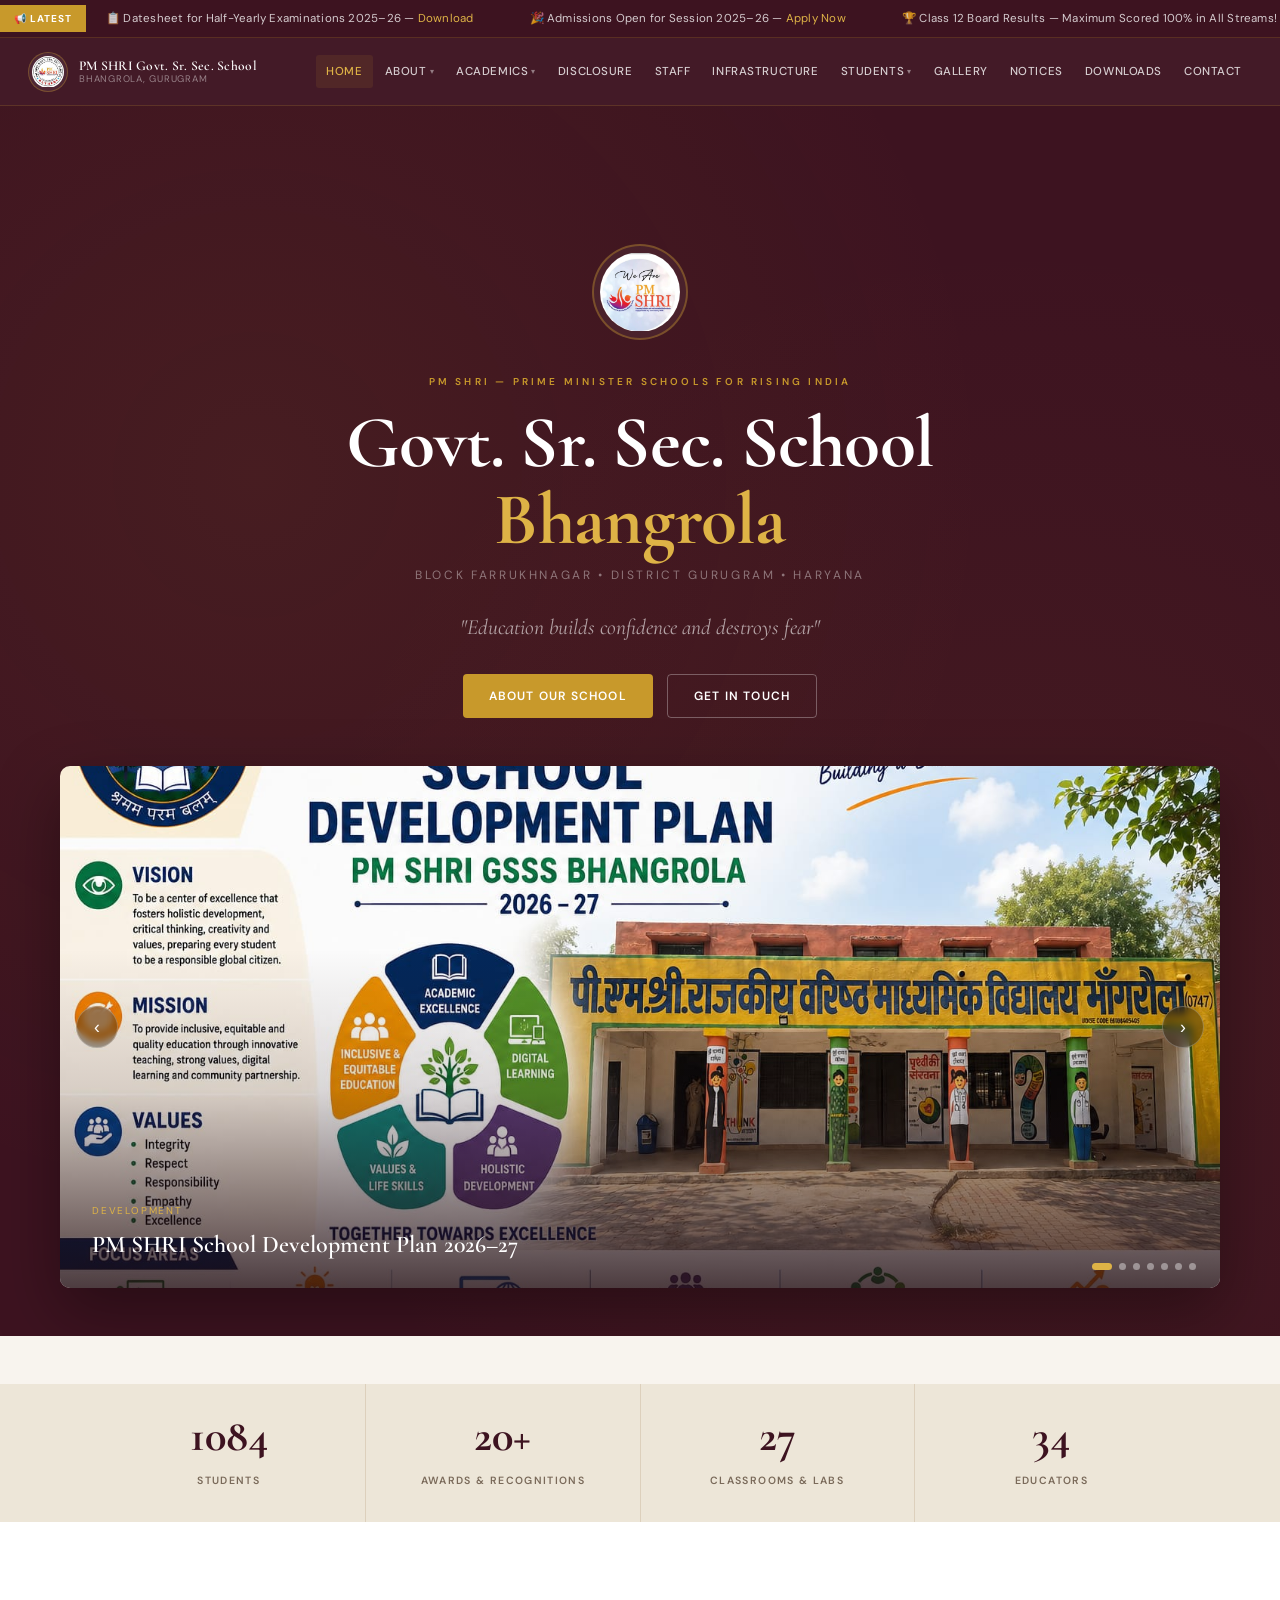
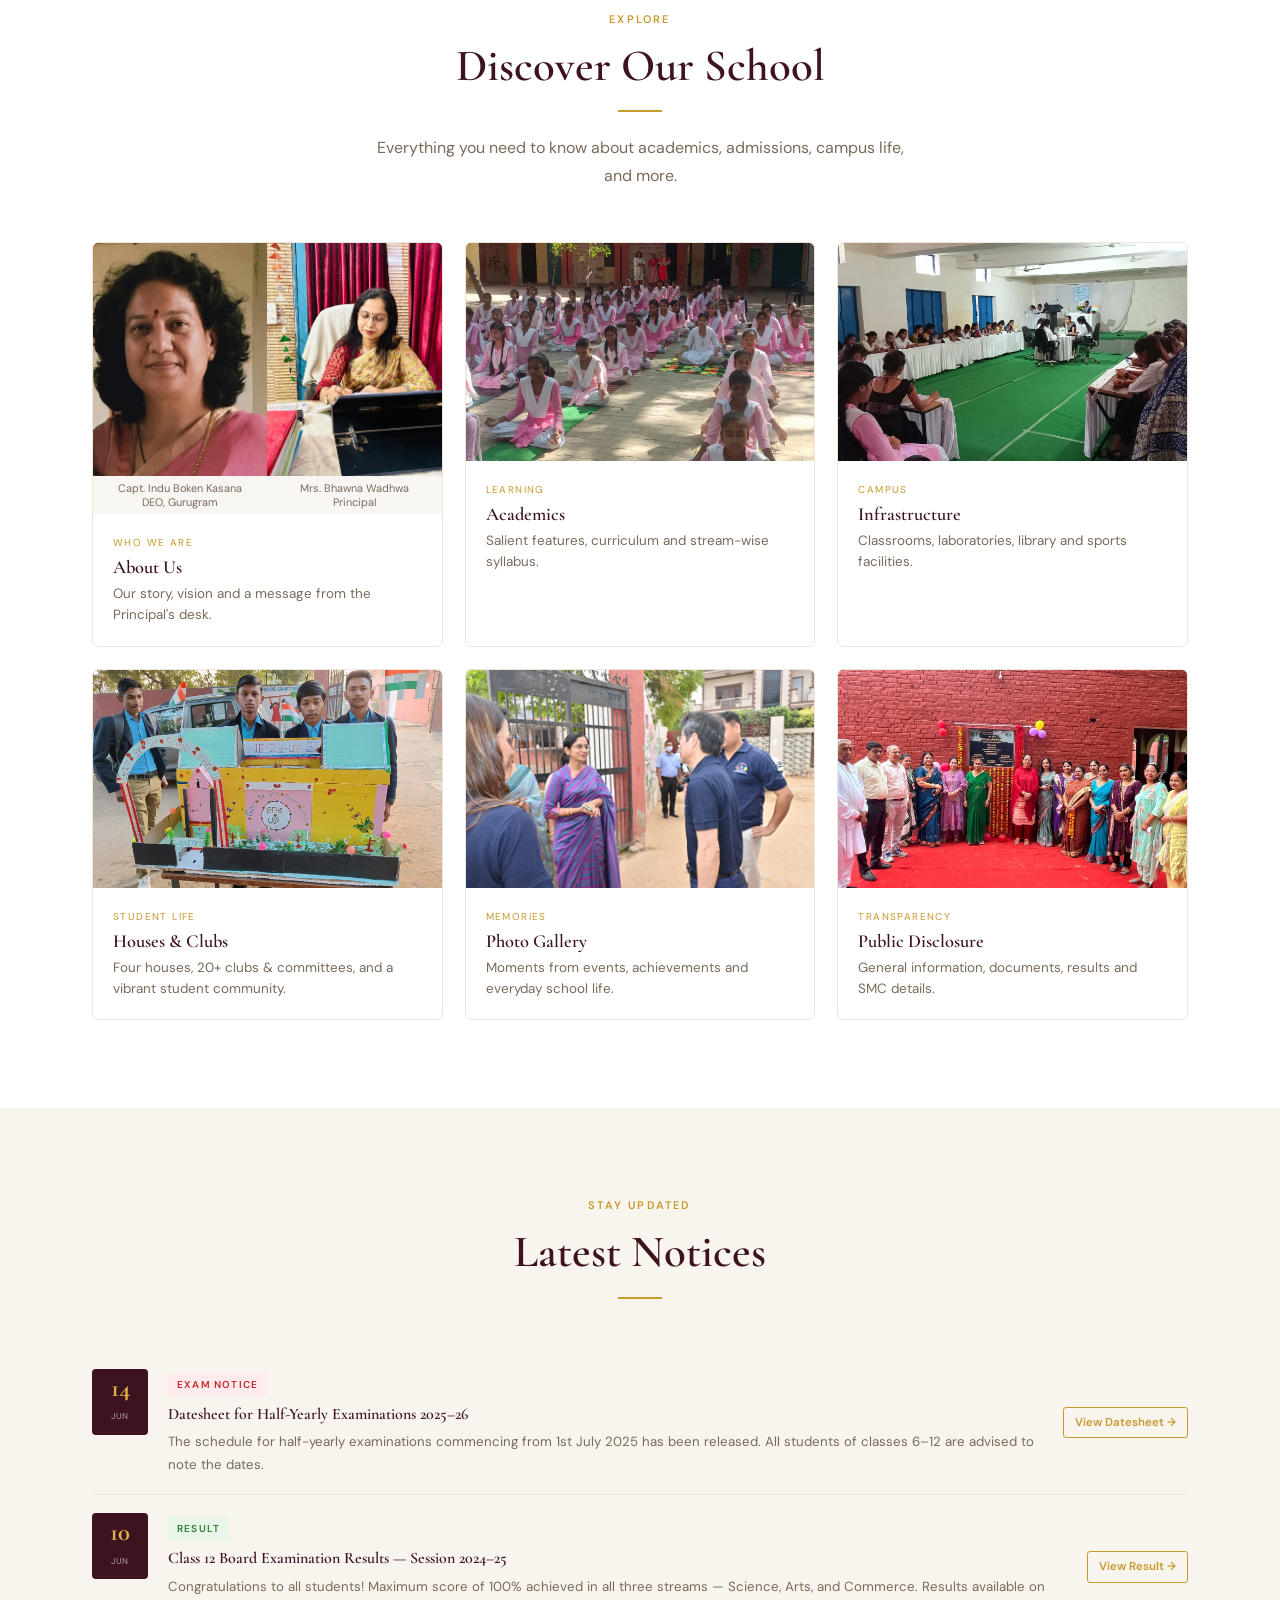
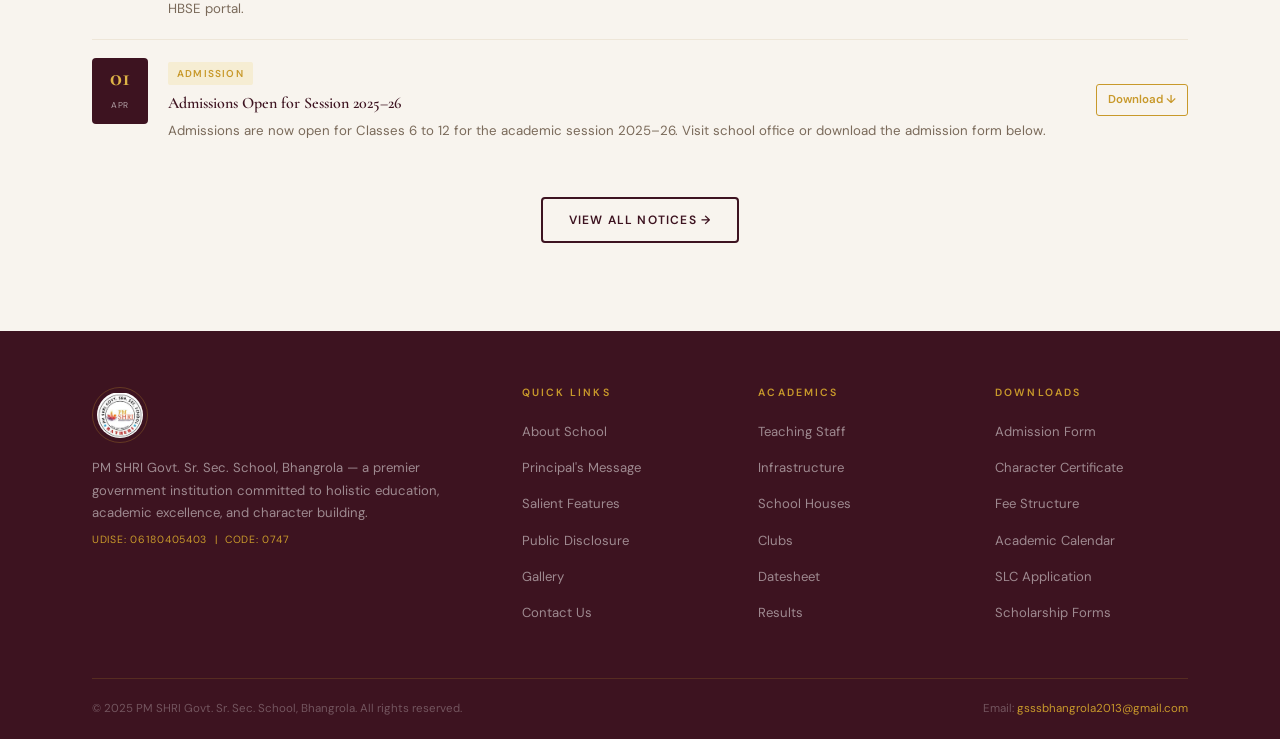
==== commit f25a1dc3: "Swap About Us card order: DEO on left, Principal on right Co-Authored-By: Claude Sonnet 4.6 <noreply" ====
--- a/index.html
+++ b/index.html
@@ -151,12 +151,12 @@
       <a href="about.html" class="explore-card rv">
         <div class="explore-card-duo">
           <div class="explore-card-duo-item">
+            <img src="assets/deo.png" alt="DEO">
+            <span>Capt. Indu Boken Kasana<br>DEO, Gurugram</span>
+          </div>
+          <div class="explore-card-duo-item">
             <img src="assets/principal.jpg" alt="Principal">
             <span>Mrs. Bhawna Wadhwa<br>Principal</span>
-          </div>
-          <div class="explore-card-duo-item">
-            <img src="assets/deo.png" alt="DEO">
-            <span>Capt. Indu Boken Kasana<br>DEO, Gurugram</span>
           </div>
         </div>
         <div class="explore-card-body"><span>Who We Are</span><h3>About Us</h3><p>Our story, vision and a message from the Principal's desk.</p></div>
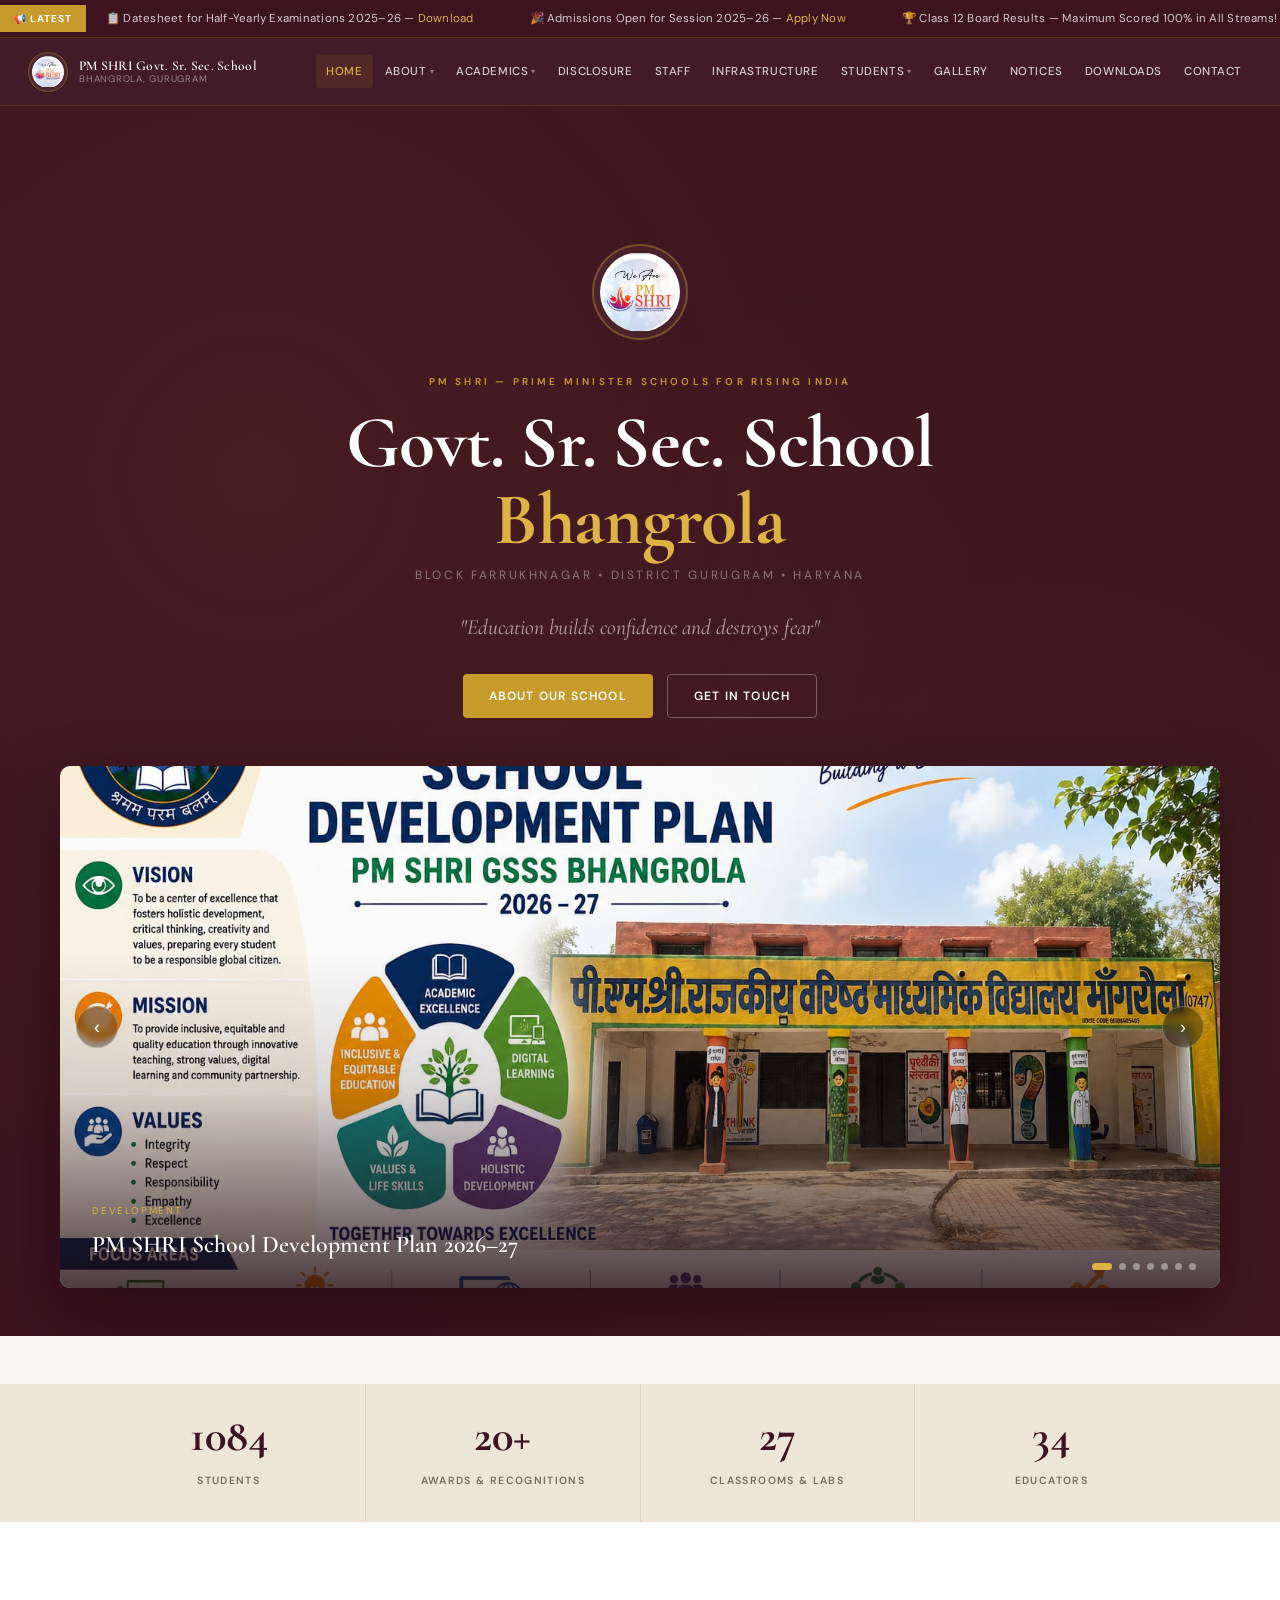
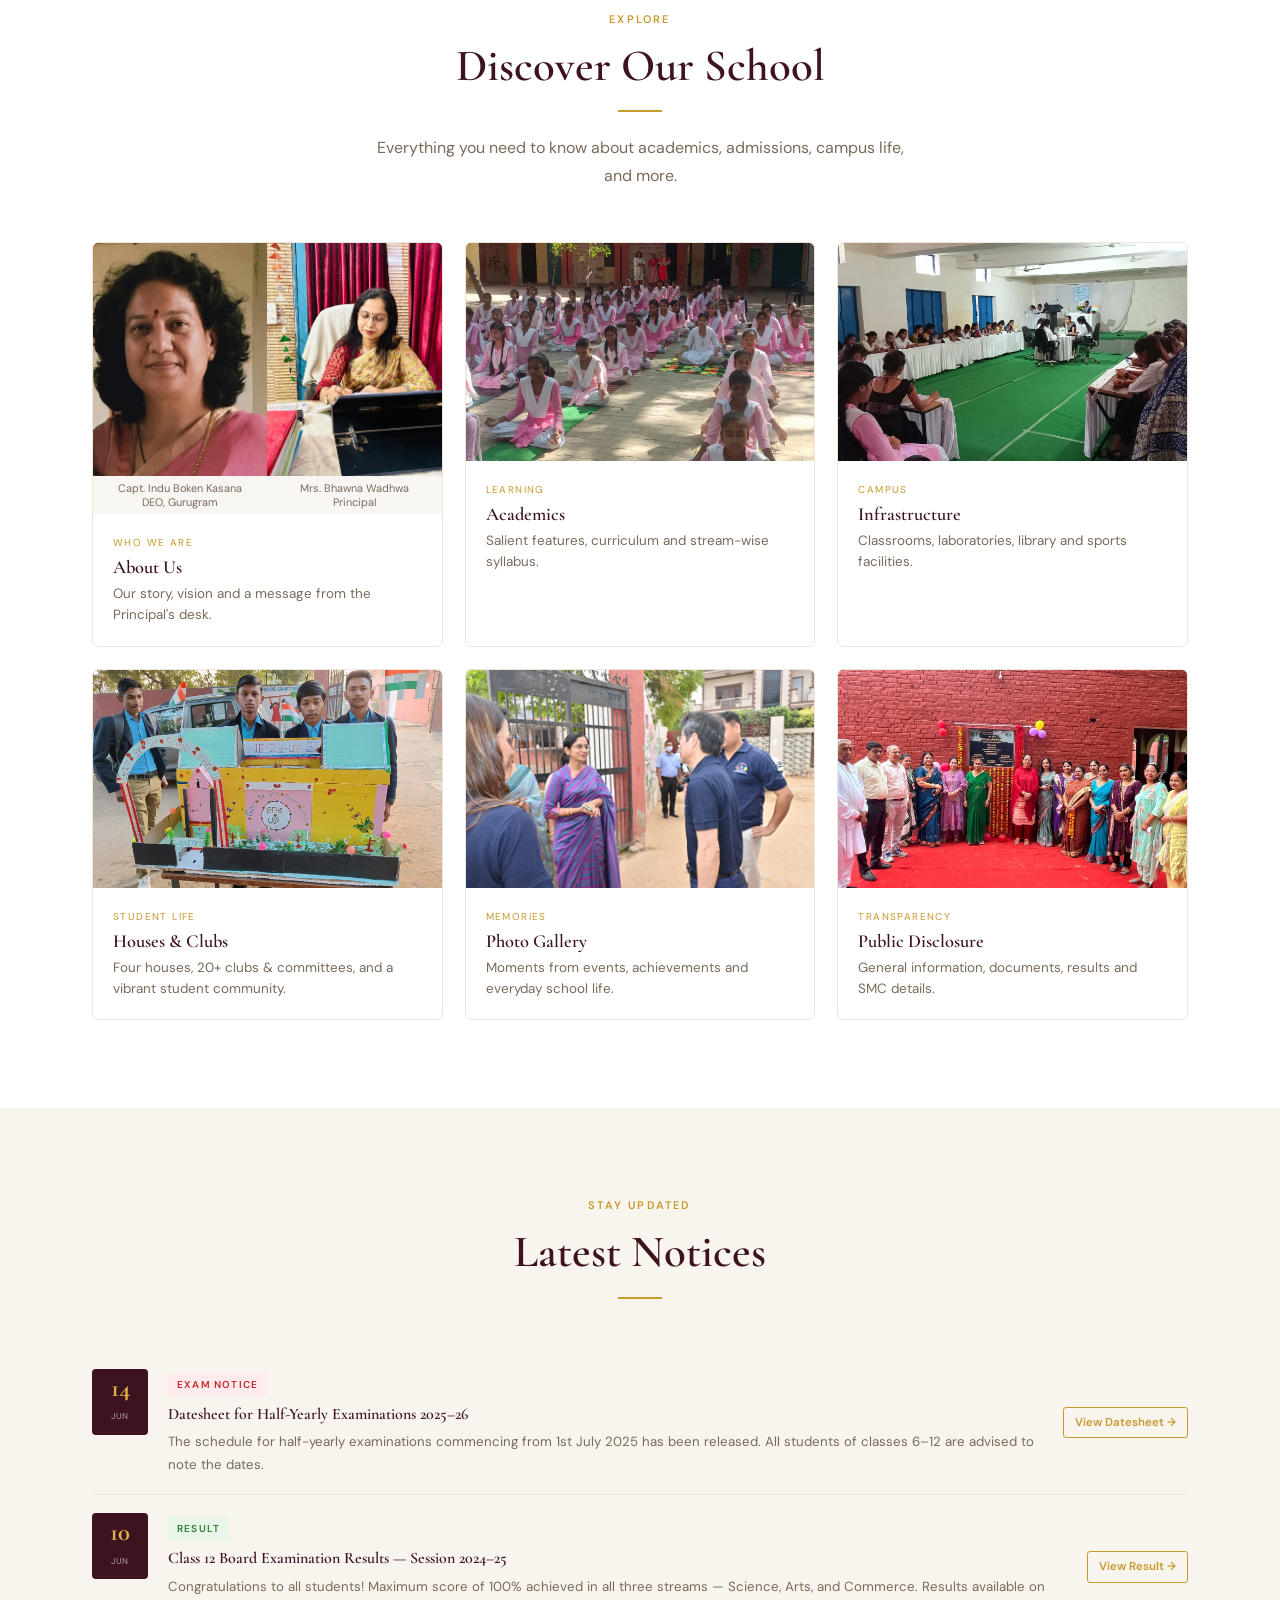
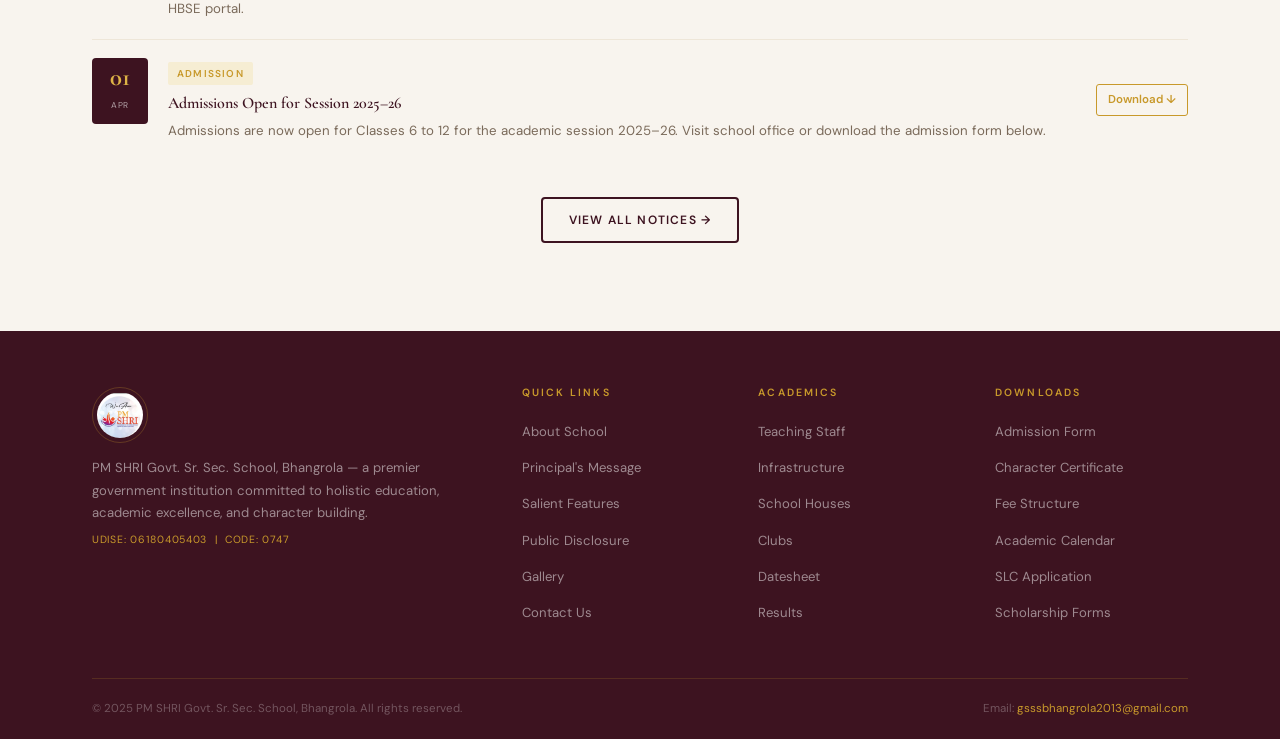
==== commit 60638a6d: "Replace logo.jpg with logo2.jpg across all pages and remove old file Co-Authored-By: Claude Sonnet 4" ====
--- a/index.html
+++ b/index.html
@@ -31,7 +31,7 @@
 <nav id="nav">
   <div class="nav-inner">
     <a href="index.html" class="nav-brand">
-      <img src="assets/logo.jpg" alt="School Logo">
+      <img src="assets/logo2.jpg" alt="School Logo">
       <div class="nav-brand-txt">
         <span class="nm">PM SHRI Govt. Sr. Sec. School</span>
         <span class="sb">Bhangrola, Gurugram</span>
@@ -204,7 +204,7 @@
   <div class="container">
     <div class="footer-grid">
       <div class="foot-brand">
-        <img src="assets/logo.jpg" alt="School Logo">
+        <img src="assets/logo2.jpg" alt="School Logo">
         <p>PM SHRI Govt. Sr. Sec. School, Bhangrola — a premier government institution committed to holistic education, academic excellence, and character building.</p>
         <div class="udise">UDISE: 06180405403 &nbsp;|&nbsp; Code: 0747</div>
       </div>
@@ -257,7 +257,7 @@
     const track = document.getElementById('car-track');
     const dotsWrap = document.getElementById('car-dots');
     track.innerHTML = data.carousel.map(s=>`
-      <div class="carousel-slide"><img src="${s.src}" alt="${s.alt}"><div class="carousel-cap"><span class="cc-date">${s.date}</span><span class="cc-title">${s.title}</span></div></div>`).join('');
+      <div class="carousel-slide"><img src="${s.src}" alt="${s.alt}">${s.date||s.title?`<div class="carousel-cap"><span class="cc-date">${s.date}</span><span class="cc-title">${s.title}</span></div>`:''}</div>`).join('');
     const slides = track.children;
     let idx = 0;
     [...slides].forEach((_,i)=>{
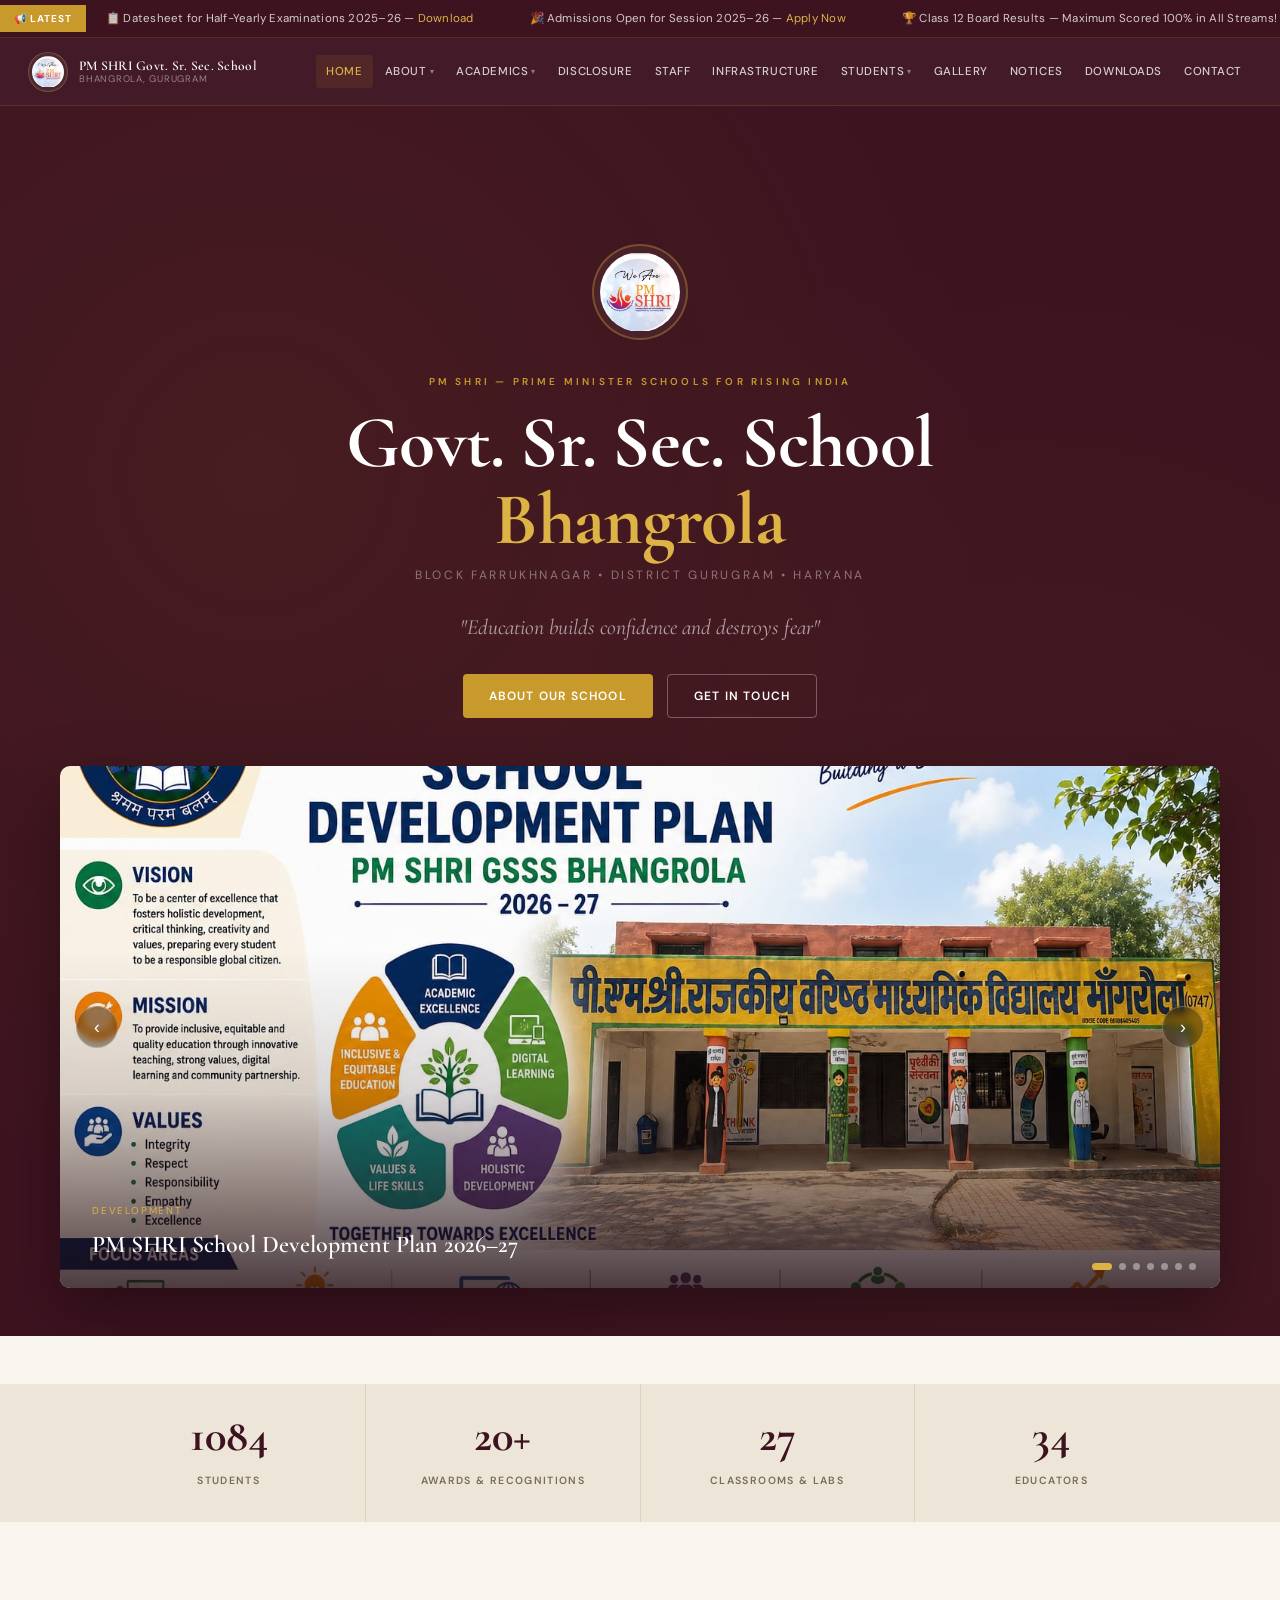
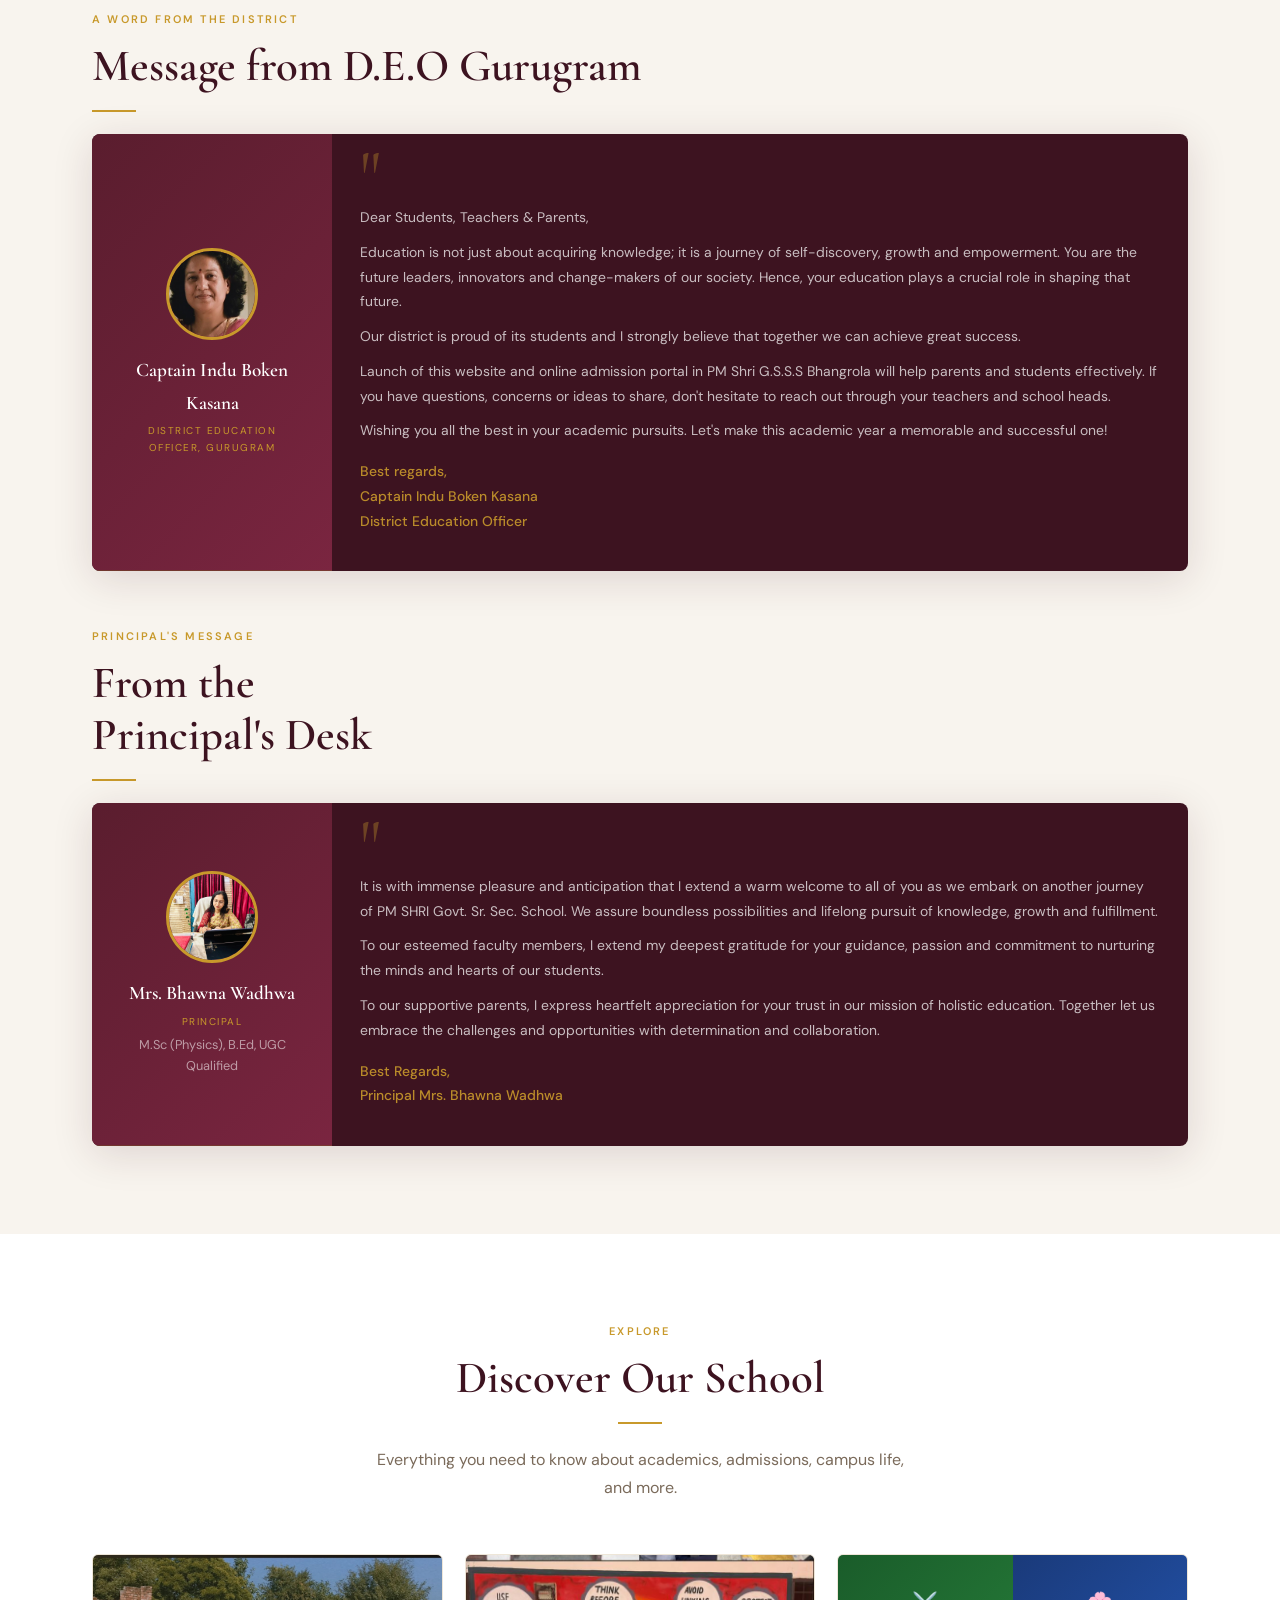
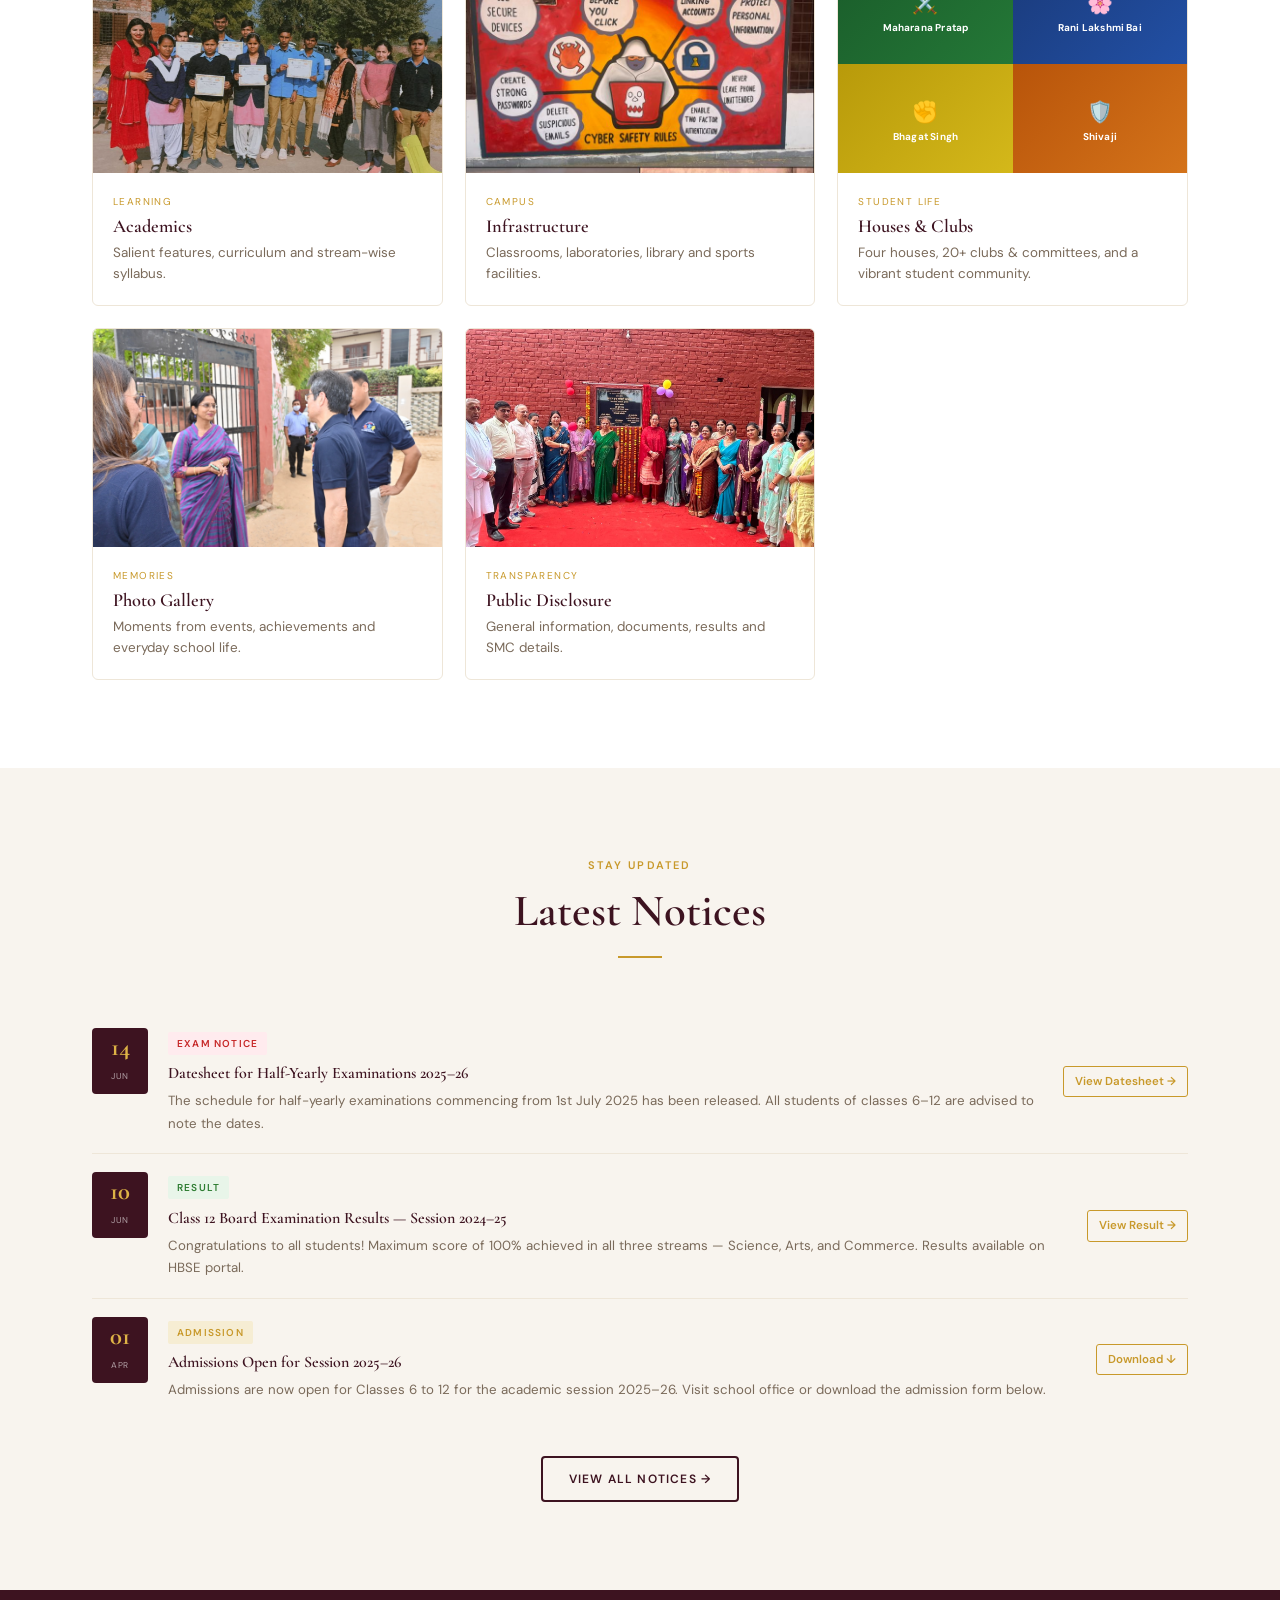
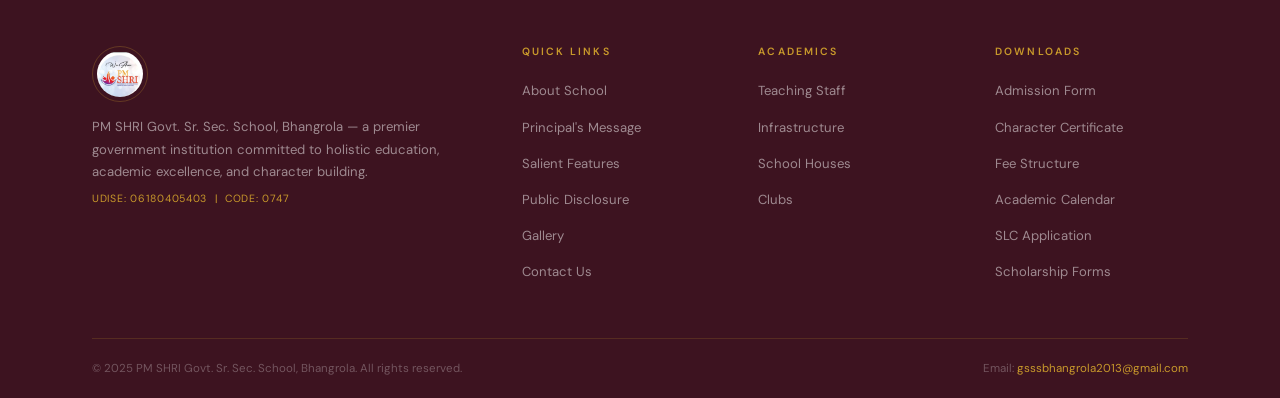
==== commit 1f187bd2: "Move DEO & Principal messages to home page, remove exam page, update card images - Move D.E.O Gurugr" ====
--- a/index.html
+++ b/index.html
@@ -43,7 +43,7 @@
         <a href="about.html">About <span class="ch">▾</span></a>
         <div class="drop">
           <a href="about.html">About the School</a>
-          <a href="about.html#principal">Principal's Message</a>
+          <a href="index.html#principal">Principal's Message</a>
         </div>
       </li>
       <li>
@@ -51,7 +51,6 @@
         <div class="drop">
           <a href="academics.html">Salient Features</a>
           <a href="academics.html#syllabus">Curriculum &amp; Syllabus</a>
-          <a href="exam.html">Exam Datesheet &amp; Results</a>
         </div>
       </li>
       <li><a href="disclosure.html">Disclosure</a></li>
@@ -79,11 +78,10 @@
   <a href="index.html">Home</a>
   <span class="mob-cat">About</span>
   <a href="about.html">About the School</a>
-  <a href="about.html#principal">Principal's Message</a>
+  <a href="index.html#principal">Principal's Message</a>
   <span class="mob-cat">Academics</span>
   <a href="academics.html">Salient Features</a>
   <a href="academics.html#syllabus">Curriculum &amp; Syllabus</a>
-  <a href="exam.html">Exam Datesheet &amp; Results</a>
   <span class="mob-cat">Public Disclosure</span>
   <a href="disclosure.html">Disclosure Information</a>
   <span class="mob-cat">Campus &amp; People</span>
@@ -138,6 +136,53 @@
   </div>
 </div>
 
+<!-- LEADERSHIP MESSAGES -->
+<section class="section">
+  <div class="container">
+    <div class="rv" style="margin-bottom:56px">
+      <span class="s-label">A Word From the District</span>
+      <h2 class="s-title">Message from D.E.O Gurugram</h2>
+      <div class="divider"></div>
+      <div class="pc pc-deo">
+        <div class="pc-top">
+          <img src="assets/deo.png" alt="Captain Indu Boken Kasana, District Education Officer" class="pc-photo">
+          <div class="pc-name">Captain Indu Boken Kasana</div>
+          <div class="pc-role">District Education Officer, Gurugram</div>
+        </div>
+        <div class="pc-body">
+          <span class="qm">"</span>
+          <p>Dear Students, Teachers &amp; Parents,</p>
+          <p>Education is not just about acquiring knowledge; it is a journey of self-discovery, growth and empowerment. You are the future leaders, innovators and change-makers of our society. Hence, your education plays a crucial role in shaping that future.</p>
+          <p>Our district is proud of its students and I strongly believe that together we can achieve great success.</p>
+          <p>Launch of this website and online admission portal in PM Shri G.S.S.S Bhangrola will help parents and students effectively. If you have questions, concerns or ideas to share, don't hesitate to reach out through your teachers and school heads.</p>
+          <p>Wishing you all the best in your academic pursuits. Let's make this academic year a memorable and successful one!</p>
+          <p style="color:rgba(200,153,43,.9);font-weight:500;margin-top:16px">Best regards,<br>Captain Indu Boken Kasana<br>District Education Officer</p>
+        </div>
+      </div>
+    </div>
+    <div class="rv" id="principal">
+      <span class="s-label">Principal's Message</span>
+      <h2 class="s-title">From the<br>Principal's Desk</h2>
+      <div class="divider"></div>
+      <div class="pc pc-deo">
+        <div class="pc-top">
+          <img src="assets/principal.jpg" alt="Principal Mrs Bhawna Wadhwa" class="pc-photo">
+          <div class="pc-name">Mrs. Bhawna Wadhwa</div>
+          <div class="pc-role">Principal</div>
+          <div class="pc-qual">M.Sc (Physics), B.Ed, UGC Qualified</div>
+        </div>
+        <div class="pc-body">
+          <span class="qm">"</span>
+          <p>It is with immense pleasure and anticipation that I extend a warm welcome to all of you as we embark on another journey of PM SHRI Govt. Sr. Sec. School. We assure boundless possibilities and lifelong pursuit of knowledge, growth and fulfillment.</p>
+          <p>To our esteemed faculty members, I extend my deepest gratitude for your guidance, passion and commitment to nurturing the minds and hearts of our students.</p>
+          <p>To our supportive parents, I express heartfelt appreciation for your trust in our mission of holistic education. Together let us embrace the challenges and opportunities with determination and collaboration.</p>
+          <p style="color:rgba(200,153,43,.9);font-weight:500;margin-top:16px">Best Regards,<br>Principal Mrs. Bhawna Wadhwa</p>
+        </div>
+      </div>
+    </div>
+  </div>
+</section>
+
 <!-- EXPLORE -->
 <section class="section alt">
   <div class="container">
@@ -148,29 +193,21 @@
       <p class="s-sub">Everything you need to know about academics, admissions, campus life, and more.</p>
     </div>
     <div class="explore-grid">
-      <a href="about.html" class="explore-card rv">
-        <div class="explore-card-duo">
-          <div class="explore-card-duo-item">
-            <img src="assets/deo.png" alt="DEO">
-            <span>Capt. Indu Boken Kasana<br>DEO, Gurugram</span>
-          </div>
-          <div class="explore-card-duo-item">
-            <img src="assets/principal.jpg" alt="Principal">
-            <span>Mrs. Bhawna Wadhwa<br>Principal</span>
-          </div>
-        </div>
-        <div class="explore-card-body"><span>Who We Are</span><h3>About Us</h3><p>Our story, vision and a message from the Principal's desk.</p></div>
-      </a>
       <a href="academics.html" class="explore-card rv">
-        <img src="assets/activities1.jpeg" alt="Academics">
+        <img src="assets/kidsachievements1.jpeg" alt="Academics">
         <div class="explore-card-body"><span>Learning</span><h3>Academics</h3><p>Salient features, curriculum and stream-wise syllabus.</p></div>
       </a>
       <a href="infrastructure.html" class="explore-card rv">
-        <img src="assets/activities4.jpeg" alt="Infrastructure">
+        <img src="assets/ICTLab.jpeg" alt="Infrastructure">
         <div class="explore-card-body"><span>Campus</span><h3>Infrastructure</h3><p>Classrooms, laboratories, library and sports facilities.</p></div>
       </a>
       <a href="students.html" class="explore-card rv">
-        <img src="assets/kidsachievements2.jpeg" alt="Students">
+        <div class="explore-card-collage">
+          <div class="h-pratap"><span class="ec-icon">⚔️</span><span class="ec-nm">Maharana Pratap</span></div>
+          <div class="h-lakshmi"><span class="ec-icon">🌸</span><span class="ec-nm">Rani Lakshmi Bai</span></div>
+          <div class="h-bhagat"><span class="ec-icon">✊</span><span class="ec-nm">Bhagat Singh</span></div>
+          <div class="h-shivaji"><span class="ec-icon">🛡️</span><span class="ec-nm">Shivaji</span></div>
+        </div>
         <div class="explore-card-body"><span>Student Life</span><h3>Houses &amp; Clubs</h3><p>Four houses, 20+ clubs &amp; committees, and a vibrant student community.</p></div>
       </a>
       <a href="gallery.html" class="explore-card rv">
@@ -212,7 +249,7 @@
         <h4>Quick Links</h4>
         <ul>
           <li><a href="about.html">About School</a></li>
-          <li><a href="about.html#principal">Principal's Message</a></li>
+          <li><a href="index.html#principal">Principal's Message</a></li>
           <li><a href="academics.html">Salient Features</a></li>
           <li><a href="disclosure.html">Public Disclosure</a></li>
           <li><a href="gallery.html">Gallery</a></li>
@@ -226,8 +263,6 @@
           <li><a href="infrastructure.html">Infrastructure</a></li>
           <li><a href="students.html">School Houses</a></li>
           <li><a href="students.html#clubs">Clubs</a></li>
-          <li><a href="exam.html">Datesheet</a></li>
-          <li><a href="exam.html#results">Results</a></li>
         </ul>
       </div>
       <div class="foot-col">
--- a/css/style.css
+++ b/css/style.css
@@ -127,17 +127,16 @@
 .explore-card{background:var(--white);border:1px solid var(--bd-lt);border-radius:6px;overflow:hidden;text-decoration:none;color:inherit;transition:all .25s;display:flex;flex-direction:column}
 .explore-card:hover{transform:translateY(-4px);box-shadow:var(--sh-lg);border-color:var(--gold)}
 .explore-card img{width:100%;aspect-ratio:16/10;object-fit:cover}
-.explore-card-duo{display:flex;width:100%}
-.explore-card-duo-item{flex:1;display:flex;flex-direction:column}
-.explore-card-duo-item img{width:100%;aspect-ratio:3/4;object-fit:cover;object-position:top}
-.explore-card-duo-item span{font-size:.68rem;text-align:center;padding:5px 4px;color:var(--text-m);line-height:1.3;background:var(--off-white,#f8f6f2)}
+.explore-card-collage{display:grid;grid-template-columns:1fr 1fr;grid-template-rows:1fr 1fr;width:100%;aspect-ratio:16/10}
+.explore-card-collage div{display:flex;flex-direction:column;align-items:center;justify-content:center;color:#fff;text-align:center;padding:4px}
+.explore-card-collage .ec-icon{font-size:1.3rem;display:block;margin-bottom:2px}
+.explore-card-collage .ec-nm{font-size:.62rem;font-weight:700;letter-spacing:.02em;line-height:1.2}
 .explore-card-body{padding:20px}
 .explore-card-body span{font-size:10px;letter-spacing:.14em;text-transform:uppercase;color:var(--gold);display:block;margin-bottom:6px}
 .explore-card-body h3{font-size:1.15rem;font-weight:600;color:var(--burg);margin-bottom:6px}
 .explore-card-body p{font-size:.84rem;color:var(--text-m);line-height:1.55}
 
 /* ABOUT */
-.about-grid{display:grid;grid-template-columns:1fr 1fr;gap:72px;align-items:start}
 .about-text p{color:var(--text-mid);margin-bottom:18px;line-height:1.82;font-size:.97rem}
 .pc{background:var(--burg);border-radius:8px;overflow:hidden;box-shadow:var(--sh-lg)}
 .pc-top{background:linear-gradient(135deg,var(--burg-mid),var(--burg-light));padding:28px;text-align:center;border-bottom:1px solid rgba(200,153,43,.2)}
@@ -294,15 +293,6 @@
 .dl-meta{font-size:.78rem;color:var(--text-m)}
 .dl-arr{color:var(--gold);font-size:1.1rem}
 
-/* EXAM */
-.exam-grid{display:grid;grid-template-columns:1fr 1fr;gap:44px}
-.exam-s-title{font-family:'Cormorant Garamond',serif;font-size:1.45rem;font-weight:600;color:var(--burg);margin-bottom:20px;padding-bottom:10px;border-bottom:2px solid var(--gold)}
-.ds-tbl{width:100%;border-collapse:collapse}
-.ds-tbl th{background:var(--burg);color:#fff;padding:11px 14px;text-align:left;font-size:10.5px;font-weight:600;letter-spacing:.1em;text-transform:uppercase}
-.ds-tbl td{padding:11px 14px;font-size:.87rem;border-bottom:1px solid var(--bd-lt);color:var(--text-mid)}
-.ds-tbl tr:nth-child(even) td{background:var(--cream)}
-.ds-tbl td:first-child{font-weight:600;color:var(--burg)}
-
 /* CONTACT */
 .contact-grid{display:grid;grid-template-columns:1fr 1.4fr;gap:56px;align-items:start}
 .c-item{display:flex;gap:14px;margin-bottom:24px;align-items:flex-start}
@@ -362,7 +352,7 @@
 /* RESPONSIVE */
 @media(max-width:1024px){
   .nav-links{display:none}.hbg{display:flex}
-  .about-grid,.infra-grid,.exam-grid,.contact-grid,.pc-deo{grid-template-columns:1fr;gap:40px}
+  .infra-grid,.contact-grid,.pc-deo{grid-template-columns:1fr;gap:40px}
   .footer-grid{grid-template-columns:1fr 1fr;gap:28px}
   .houses-grid{grid-template-columns:repeat(2,1fr)}
   .stat-item{border-right:none;border-bottom:1px solid var(--bd)}
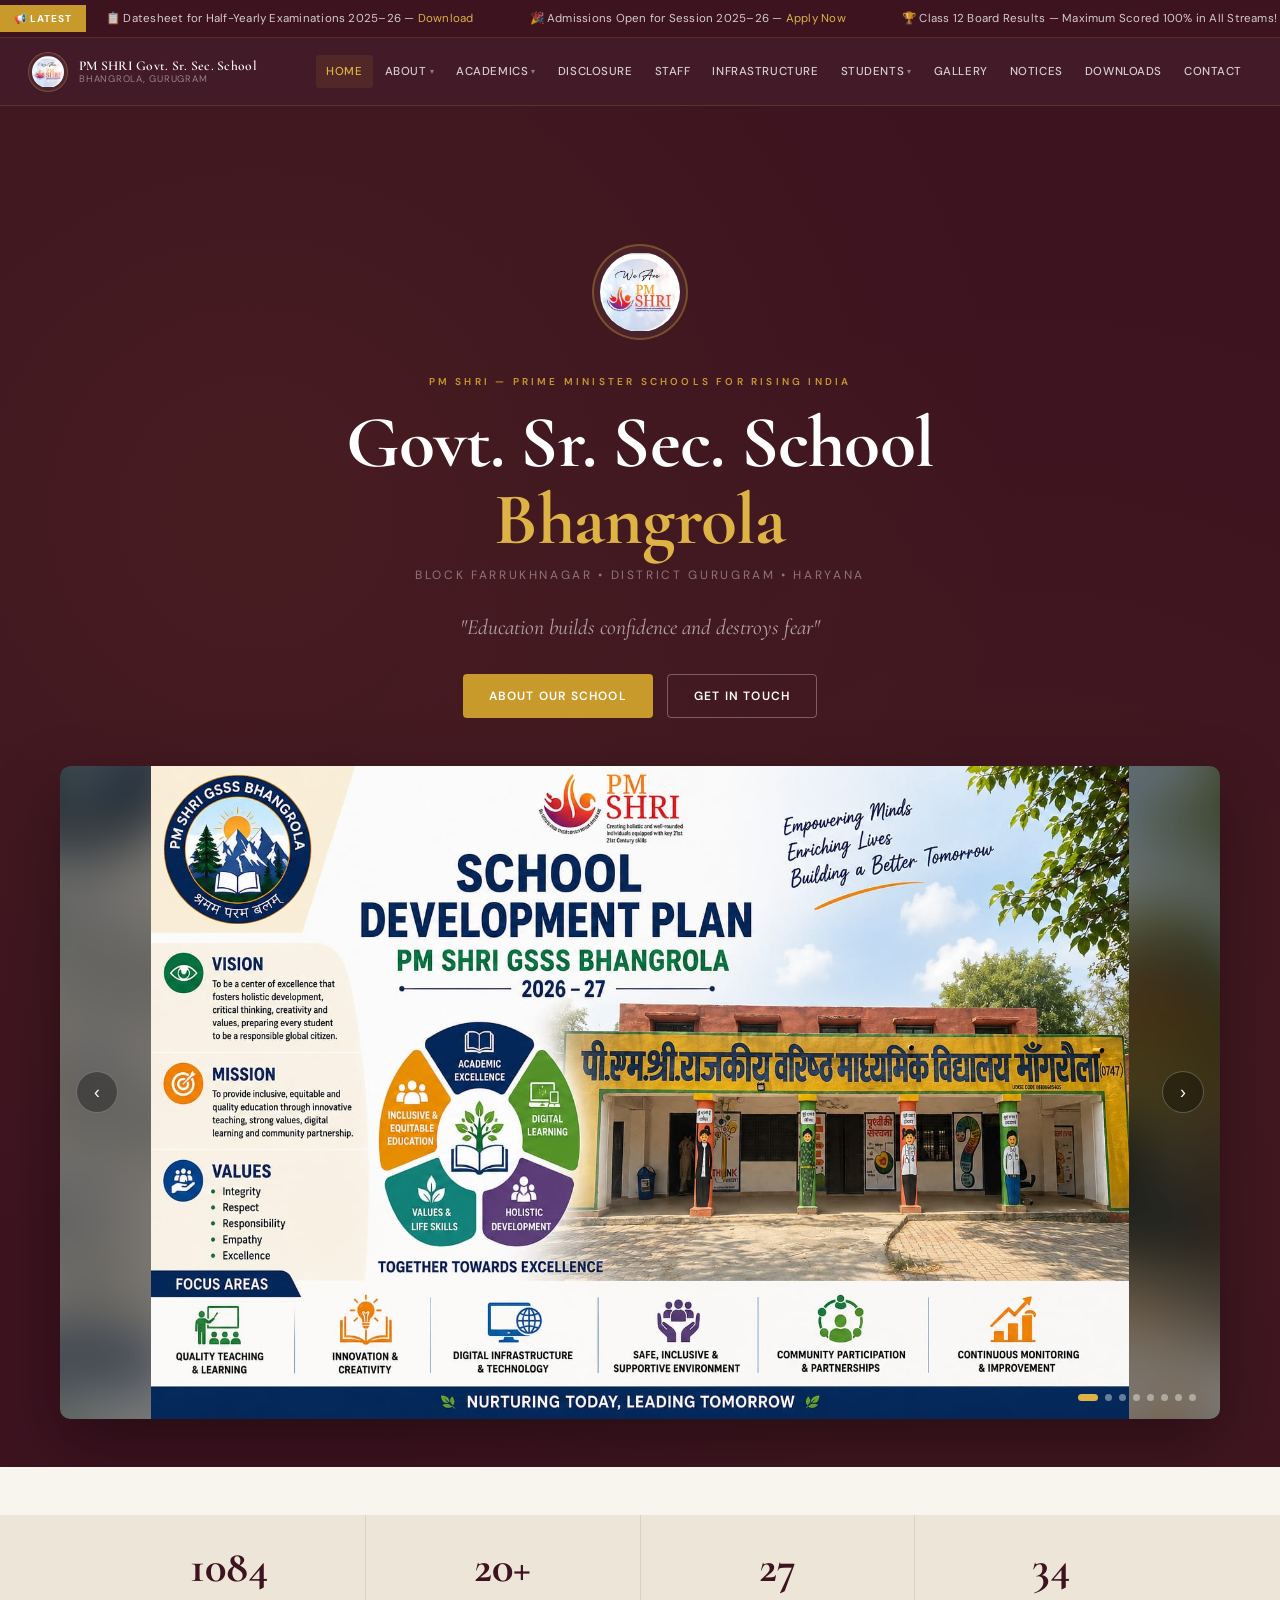
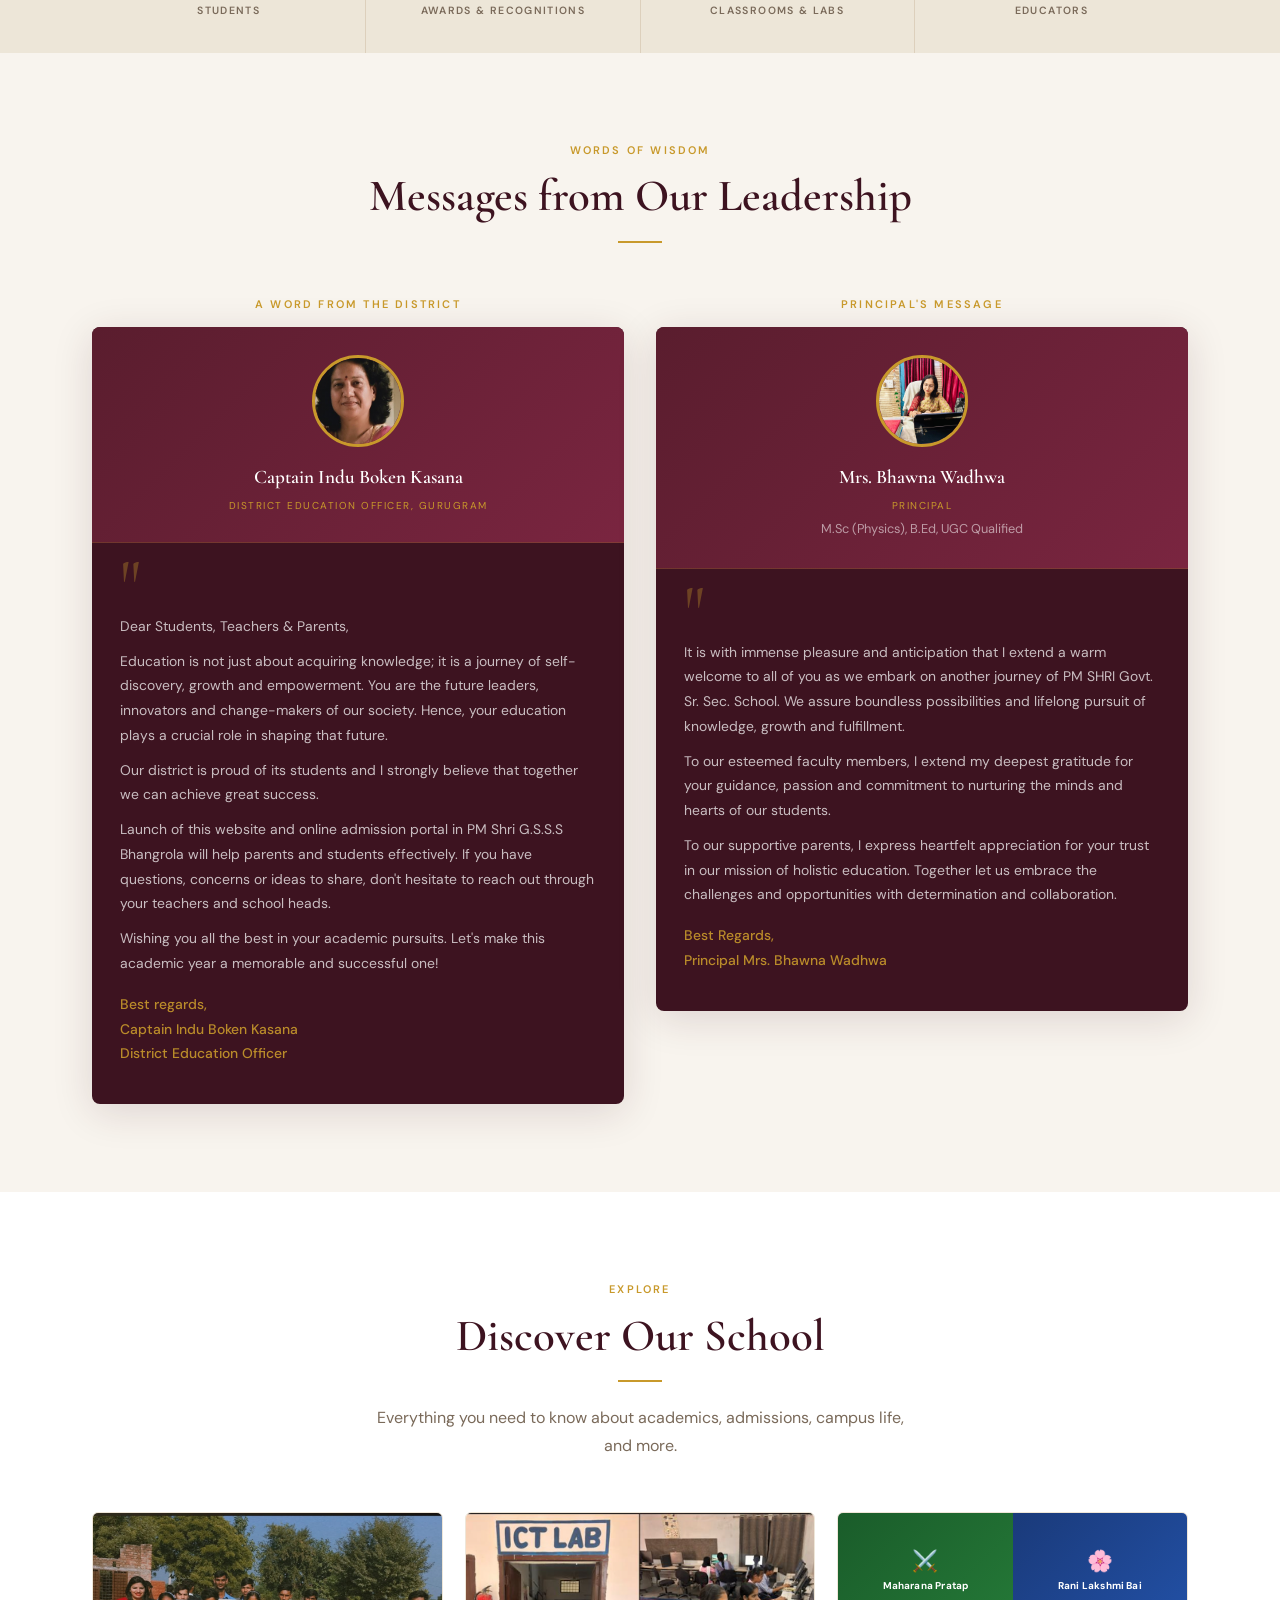
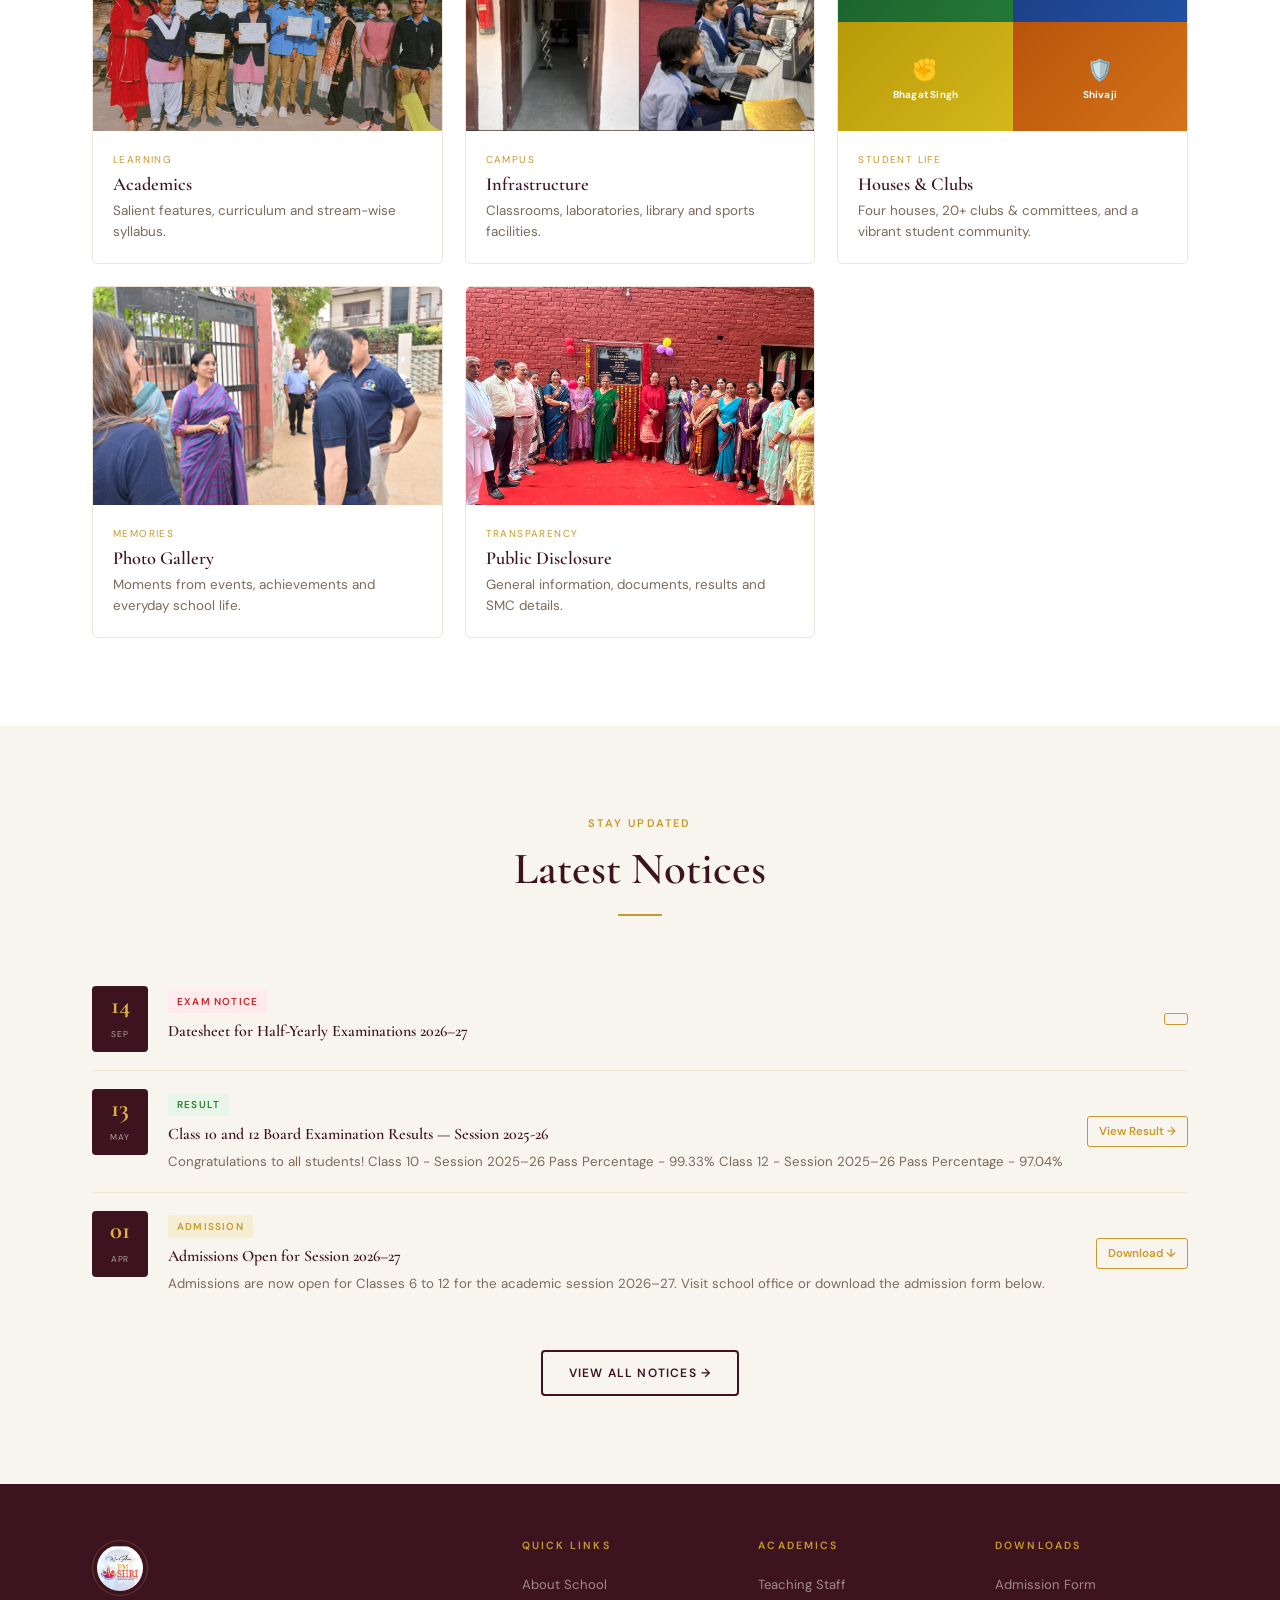
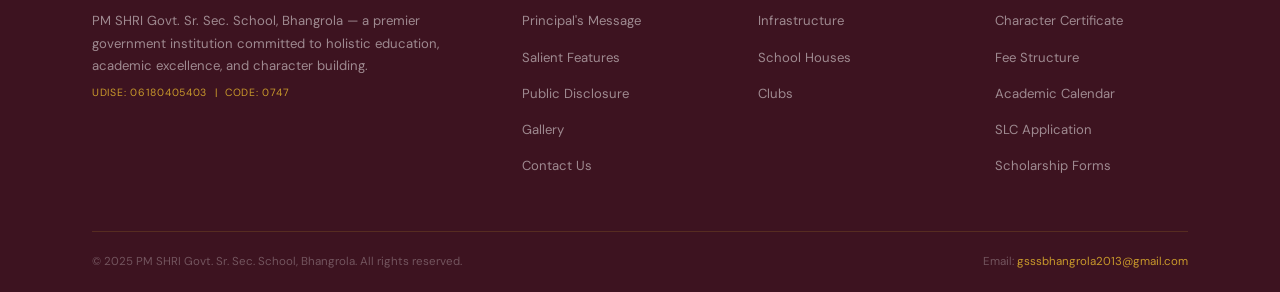
==== commit ccfee242: "Revamp home carousel (no-crop blurred fill), side-by-side leadership, ICTNew - Carousel: use the 8 c" ====
--- a/index.html
+++ b/index.html
@@ -139,44 +139,47 @@
 <!-- LEADERSHIP MESSAGES -->
 <section class="section">
   <div class="container">
-    <div class="rv" style="margin-bottom:56px">
-      <span class="s-label">A Word From the District</span>
-      <h2 class="s-title">Message from D.E.O Gurugram</h2>
-      <div class="divider"></div>
-      <div class="pc pc-deo">
-        <div class="pc-top">
-          <img src="assets/deo.png" alt="Captain Indu Boken Kasana, District Education Officer" class="pc-photo">
-          <div class="pc-name">Captain Indu Boken Kasana</div>
-          <div class="pc-role">District Education Officer, Gurugram</div>
-        </div>
-        <div class="pc-body">
-          <span class="qm">"</span>
-          <p>Dear Students, Teachers &amp; Parents,</p>
-          <p>Education is not just about acquiring knowledge; it is a journey of self-discovery, growth and empowerment. You are the future leaders, innovators and change-makers of our society. Hence, your education plays a crucial role in shaping that future.</p>
-          <p>Our district is proud of its students and I strongly believe that together we can achieve great success.</p>
-          <p>Launch of this website and online admission portal in PM Shri G.S.S.S Bhangrola will help parents and students effectively. If you have questions, concerns or ideas to share, don't hesitate to reach out through your teachers and school heads.</p>
-          <p>Wishing you all the best in your academic pursuits. Let's make this academic year a memorable and successful one!</p>
-          <p style="color:rgba(200,153,43,.9);font-weight:500;margin-top:16px">Best regards,<br>Captain Indu Boken Kasana<br>District Education Officer</p>
-        </div>
-      </div>
-    </div>
-    <div class="rv" id="principal">
-      <span class="s-label">Principal's Message</span>
-      <h2 class="s-title">From the<br>Principal's Desk</h2>
-      <div class="divider"></div>
-      <div class="pc pc-deo">
-        <div class="pc-top">
-          <img src="assets/principal.jpg" alt="Principal Mrs Bhawna Wadhwa" class="pc-photo">
-          <div class="pc-name">Mrs. Bhawna Wadhwa</div>
-          <div class="pc-role">Principal</div>
-          <div class="pc-qual">M.Sc (Physics), B.Ed, UGC Qualified</div>
-        </div>
-        <div class="pc-body">
-          <span class="qm">"</span>
-          <p>It is with immense pleasure and anticipation that I extend a warm welcome to all of you as we embark on another journey of PM SHRI Govt. Sr. Sec. School. We assure boundless possibilities and lifelong pursuit of knowledge, growth and fulfillment.</p>
-          <p>To our esteemed faculty members, I extend my deepest gratitude for your guidance, passion and commitment to nurturing the minds and hearts of our students.</p>
-          <p>To our supportive parents, I express heartfelt appreciation for your trust in our mission of holistic education. Together let us embrace the challenges and opportunities with determination and collaboration.</p>
-          <p style="color:rgba(200,153,43,.9);font-weight:500;margin-top:16px">Best Regards,<br>Principal Mrs. Bhawna Wadhwa</p>
+    <div class="s-head c rv">
+      <span class="s-label">Words of Wisdom</span>
+      <h2 class="s-title">Messages from Our Leadership</h2>
+      <div class="divider c"></div>
+    </div>
+    <div class="leader-grid">
+      <div class="rv">
+        <span class="leader-label">A Word From the District</span>
+        <div class="pc">
+          <div class="pc-top">
+            <img src="assets/deo.png" alt="Captain Indu Boken Kasana, District Education Officer" class="pc-photo">
+            <div class="pc-name">Captain Indu Boken Kasana</div>
+            <div class="pc-role">District Education Officer, Gurugram</div>
+          </div>
+          <div class="pc-body">
+            <span class="qm">"</span>
+            <p>Dear Students, Teachers &amp; Parents,</p>
+            <p>Education is not just about acquiring knowledge; it is a journey of self-discovery, growth and empowerment. You are the future leaders, innovators and change-makers of our society. Hence, your education plays a crucial role in shaping that future.</p>
+            <p>Our district is proud of its students and I strongly believe that together we can achieve great success.</p>
+            <p>Launch of this website and online admission portal in PM Shri G.S.S.S Bhangrola will help parents and students effectively. If you have questions, concerns or ideas to share, don't hesitate to reach out through your teachers and school heads.</p>
+            <p>Wishing you all the best in your academic pursuits. Let's make this academic year a memorable and successful one!</p>
+            <p style="color:rgba(200,153,43,.9);font-weight:500;margin-top:16px">Best regards,<br>Captain Indu Boken Kasana<br>District Education Officer</p>
+          </div>
+        </div>
+      </div>
+      <div class="rv" id="principal">
+        <span class="leader-label">Principal's Message</span>
+        <div class="pc">
+          <div class="pc-top">
+            <img src="assets/principal.jpg" alt="Principal Mrs Bhawna Wadhwa" class="pc-photo">
+            <div class="pc-name">Mrs. Bhawna Wadhwa</div>
+            <div class="pc-role">Principal</div>
+            <div class="pc-qual">M.Sc (Physics), B.Ed, UGC Qualified</div>
+          </div>
+          <div class="pc-body">
+            <span class="qm">"</span>
+            <p>It is with immense pleasure and anticipation that I extend a warm welcome to all of you as we embark on another journey of PM SHRI Govt. Sr. Sec. School. We assure boundless possibilities and lifelong pursuit of knowledge, growth and fulfillment.</p>
+            <p>To our esteemed faculty members, I extend my deepest gratitude for your guidance, passion and commitment to nurturing the minds and hearts of our students.</p>
+            <p>To our supportive parents, I express heartfelt appreciation for your trust in our mission of holistic education. Together let us embrace the challenges and opportunities with determination and collaboration.</p>
+            <p style="color:rgba(200,153,43,.9);font-weight:500;margin-top:16px">Best Regards,<br>Principal Mrs. Bhawna Wadhwa</p>
+          </div>
         </div>
       </div>
     </div>
@@ -198,7 +201,7 @@
         <div class="explore-card-body"><span>Learning</span><h3>Academics</h3><p>Salient features, curriculum and stream-wise syllabus.</p></div>
       </a>
       <a href="infrastructure.html" class="explore-card rv">
-        <img src="assets/ICTLab.jpeg" alt="Infrastructure">
+        <img src="assets/ICTNew.png" alt="Infrastructure">
         <div class="explore-card-body"><span>Campus</span><h3>Infrastructure</h3><p>Classrooms, laboratories, library and sports facilities.</p></div>
       </a>
       <a href="students.html" class="explore-card rv">
@@ -291,8 +294,11 @@
   fetch('data/carousel.json').then(r=>r.json()).then(data=>{
     const track = document.getElementById('car-track');
     const dotsWrap = document.getElementById('car-dots');
-    track.innerHTML = data.carousel.map(s=>`
-      <div class="carousel-slide"><img src="${s.src}" alt="${s.alt}">${s.date||s.title?`<div class="carousel-cap"><span class="cc-date">${s.date}</span><span class="cc-title">${s.title}</span></div>`:''}</div>`).join('');
+    track.innerHTML = data.carousel.map(s=>{
+      const hasCap = s.date||s.title;
+      return `
+      <div class="carousel-slide${hasCap?' has-cap':''}"><div class="carousel-bg" style="background-image:url('${s.src}')"></div><img src="${s.src}" alt="${s.alt}">${hasCap?`<div class="carousel-cap"><span class="cc-date">${s.date}</span><span class="cc-title">${s.title}</span></div>`:''}</div>`;
+    }).join('');
     const slides = track.children;
     let idx = 0;
     [...slides].forEach((_,i)=>{
--- a/css/style.css
+++ b/css/style.css
@@ -99,12 +99,13 @@
 .hero-cta{display:flex;gap:14px;justify-content:center;animation:fuIn .9s ease .5s both}
 
 /* CAROUSEL */
-.carousel{position:relative;width:100%;max-width:1160px;margin:0 auto;aspect-ratio:16/7.2;border-radius:10px;overflow:hidden;box-shadow:0 24px 64px rgba(0,0,0,.35);animation:fuIn 1s ease .6s both}
+.carousel{position:relative;width:100%;max-width:1160px;margin:0 auto;aspect-ratio:16/9;border-radius:10px;overflow:hidden;box-shadow:0 24px 64px rgba(0,0,0,.35);animation:fuIn 1s ease .6s both;background:#1c070c}
 .carousel-track{display:flex;height:100%;transition:transform .7s cubic-bezier(.65,0,.35,1)}
-.carousel-slide{position:relative;flex:0 0 100%;height:100%}
-.carousel-slide img{width:100%;height:100%;object-fit:cover}
-.carousel-slide::after{content:'';position:absolute;inset:0;background:linear-gradient(to top,rgba(28,7,12,.78) 0%,rgba(28,7,12,.15) 38%,transparent 65%)}
-.carousel-cap{position:absolute;bottom:0;left:0;right:0;padding:28px 32px 22px;z-index:2}
+.carousel-slide{position:relative;flex:0 0 100%;height:100%;overflow:hidden}
+.carousel-bg{position:absolute;inset:0;background-size:cover;background-position:center;filter:blur(26px) brightness(.5);transform:scale(1.18);z-index:0}
+.carousel-slide img{position:relative;z-index:1;width:100%;height:100%;object-fit:contain}
+.carousel-slide.has-cap::after{content:'';position:absolute;inset:0;background:linear-gradient(to top,rgba(28,7,12,.78) 0%,rgba(28,7,12,.15) 38%,transparent 65%);z-index:2}
+.carousel-cap{position:absolute;bottom:0;left:0;right:0;padding:28px 32px 22px;z-index:3}
 .carousel-cap .cc-date{font-size:10px;letter-spacing:.18em;text-transform:uppercase;color:var(--gold-lt);display:block;margin-bottom:6px}
 .carousel-cap .cc-title{font-family:'Cormorant Garamond',serif;font-size:1.5rem;font-weight:600;color:#fff}
 .carousel-arrow{position:absolute;top:50%;transform:translateY(-50%);width:42px;height:42px;border-radius:50%;background:rgba(0,0,0,.32);border:1px solid rgba(255,255,255,.25);color:#fff;font-size:1.1rem;display:flex;align-items:center;justify-content:center;cursor:pointer;transition:all .2s;z-index:3;backdrop-filter:blur(4px)}
@@ -149,6 +150,8 @@
 .pc-body p{font-size:.87rem;color:rgba(255,255,255,.72);line-height:1.78;margin-bottom:10px}
 .pc-deo{display:grid;grid-template-columns:240px 1fr}
 .pc-deo .pc-top{display:flex;flex-direction:column;justify-content:center}
+.leader-grid{display:grid;grid-template-columns:1fr 1fr;gap:32px;align-items:start}
+.leader-label{font-size:11px;font-weight:600;letter-spacing:.2em;text-transform:uppercase;color:var(--gold);margin-bottom:14px;display:block;text-align:center}
 
 /* FEATURES */
 .feat-grid{display:grid;grid-template-columns:repeat(auto-fill,minmax(230px,1fr));gap:22px}
@@ -352,7 +355,7 @@
 /* RESPONSIVE */
 @media(max-width:1024px){
   .nav-links{display:none}.hbg{display:flex}
-  .infra-grid,.contact-grid,.pc-deo{grid-template-columns:1fr;gap:40px}
+  .infra-grid,.contact-grid,.pc-deo,.leader-grid{grid-template-columns:1fr;gap:40px}
   .footer-grid{grid-template-columns:1fr 1fr;gap:28px}
   .houses-grid{grid-template-columns:repeat(2,1fr)}
   .stat-item{border-right:none;border-bottom:1px solid var(--bd)}
@@ -365,7 +368,7 @@
   .foot-btm{flex-direction:column;gap:6px;text-align:center}
   .tabs{gap:0}
   .tab-btn{padding:12px 16px;font-size:11px}
-  .carousel{aspect-ratio:4/5;border-radius:6px}
+  .carousel{aspect-ratio:4/3;border-radius:6px}
   .carousel-cap .cc-title{font-size:1.15rem}
   .hero-cta{flex-direction:column;width:100%;padding:0 8px}
   .ticker-label{display:none}
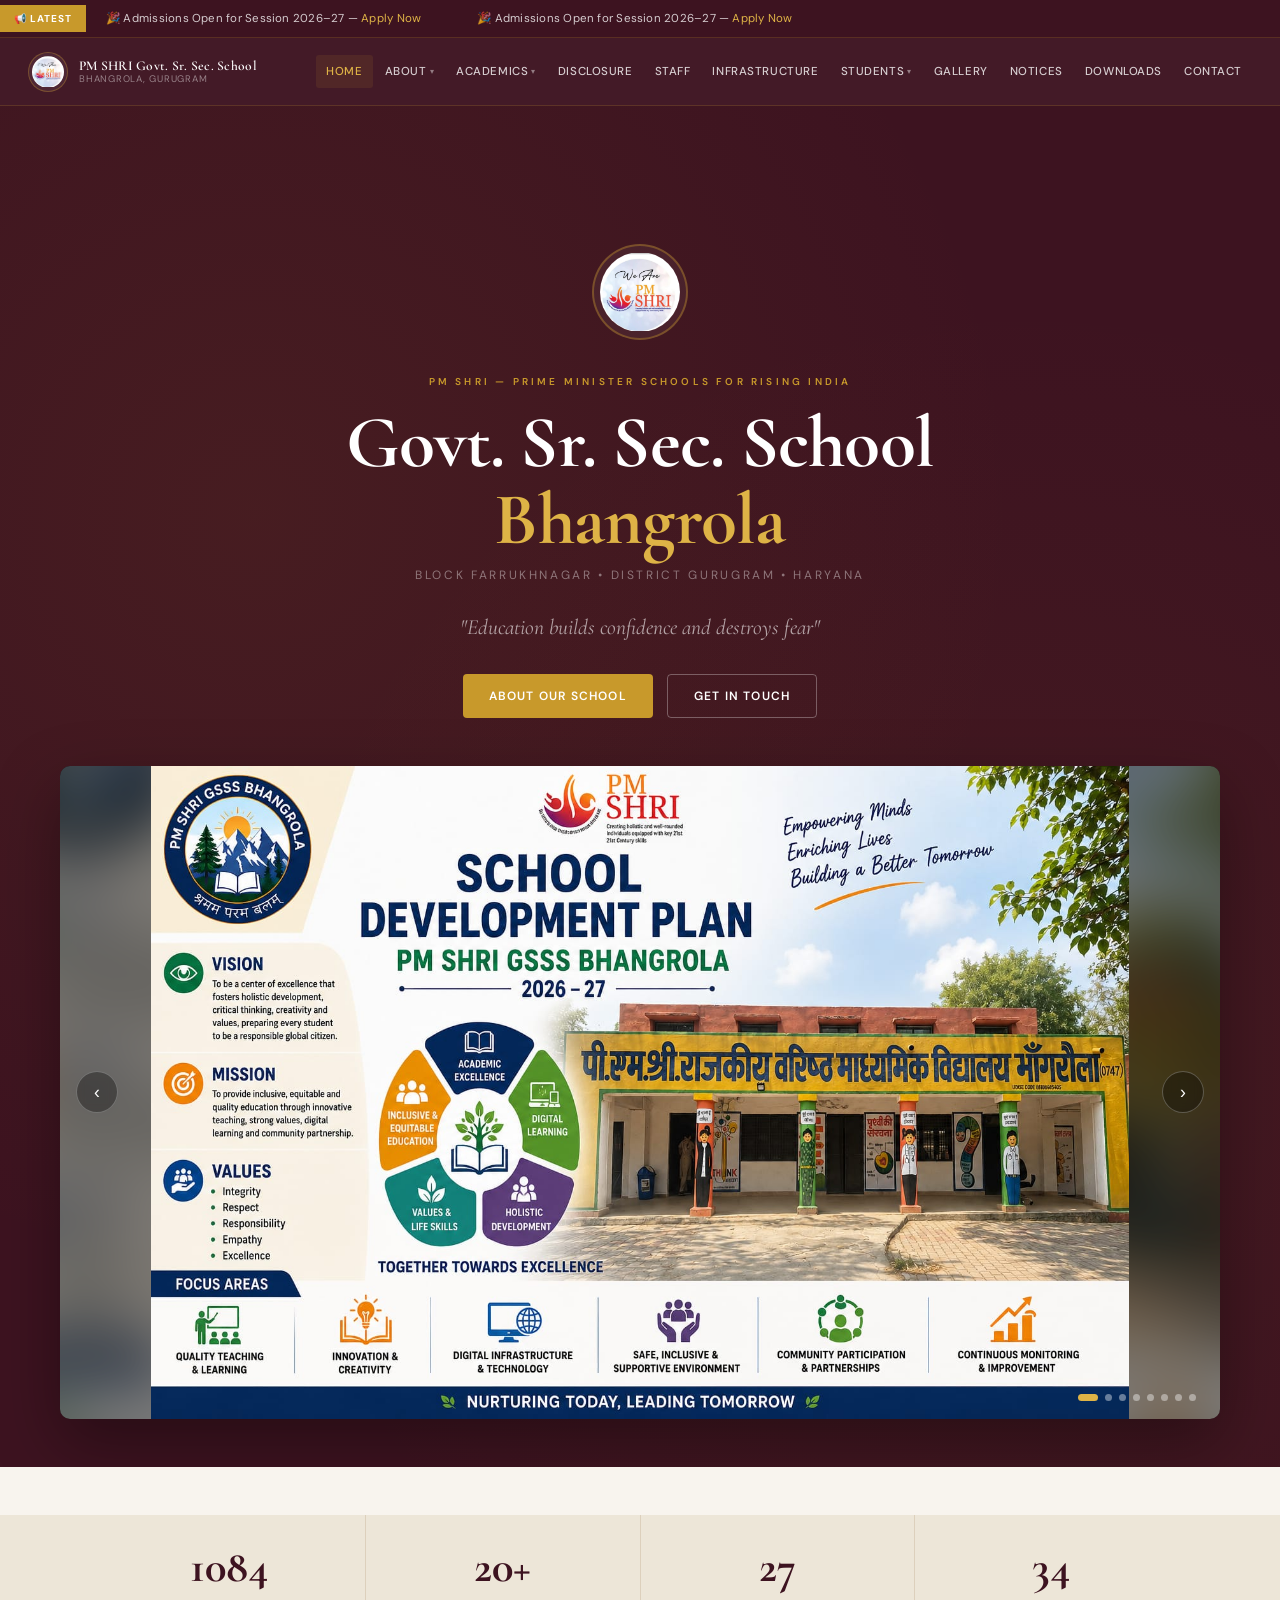
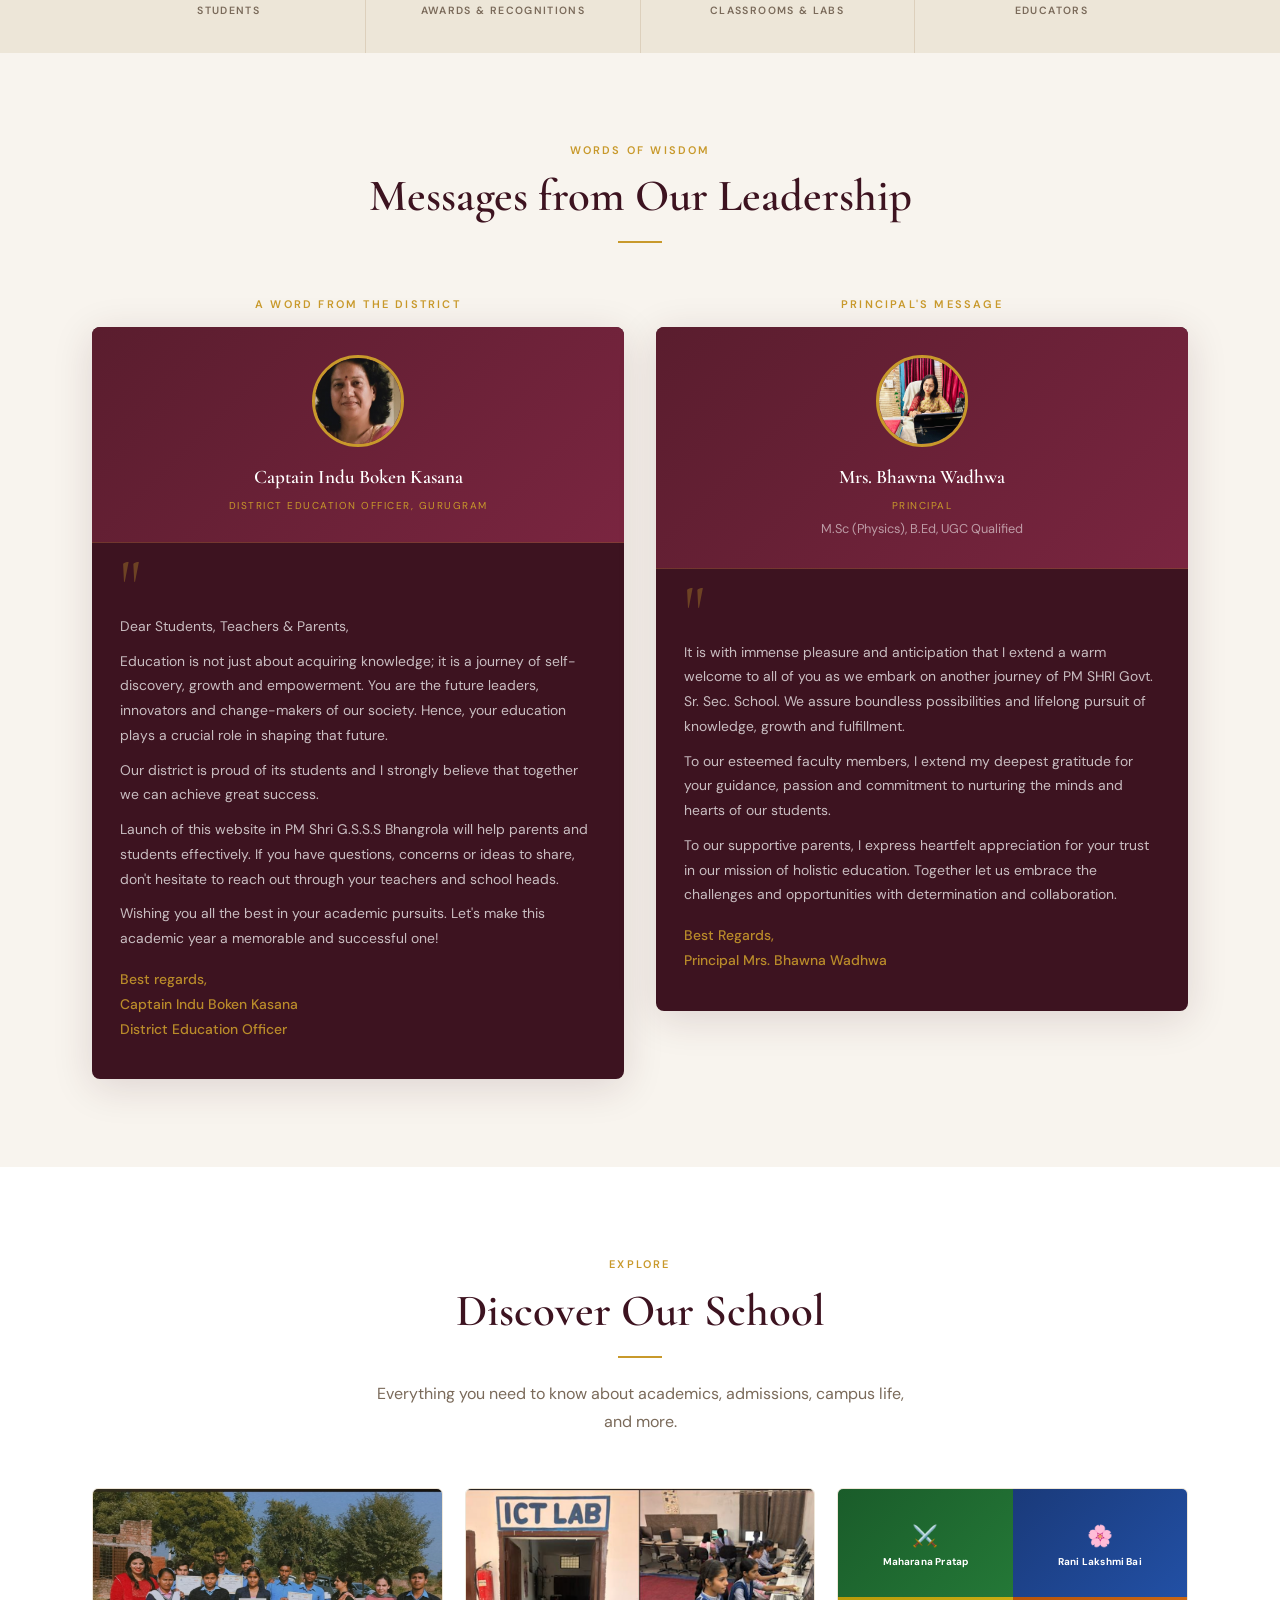
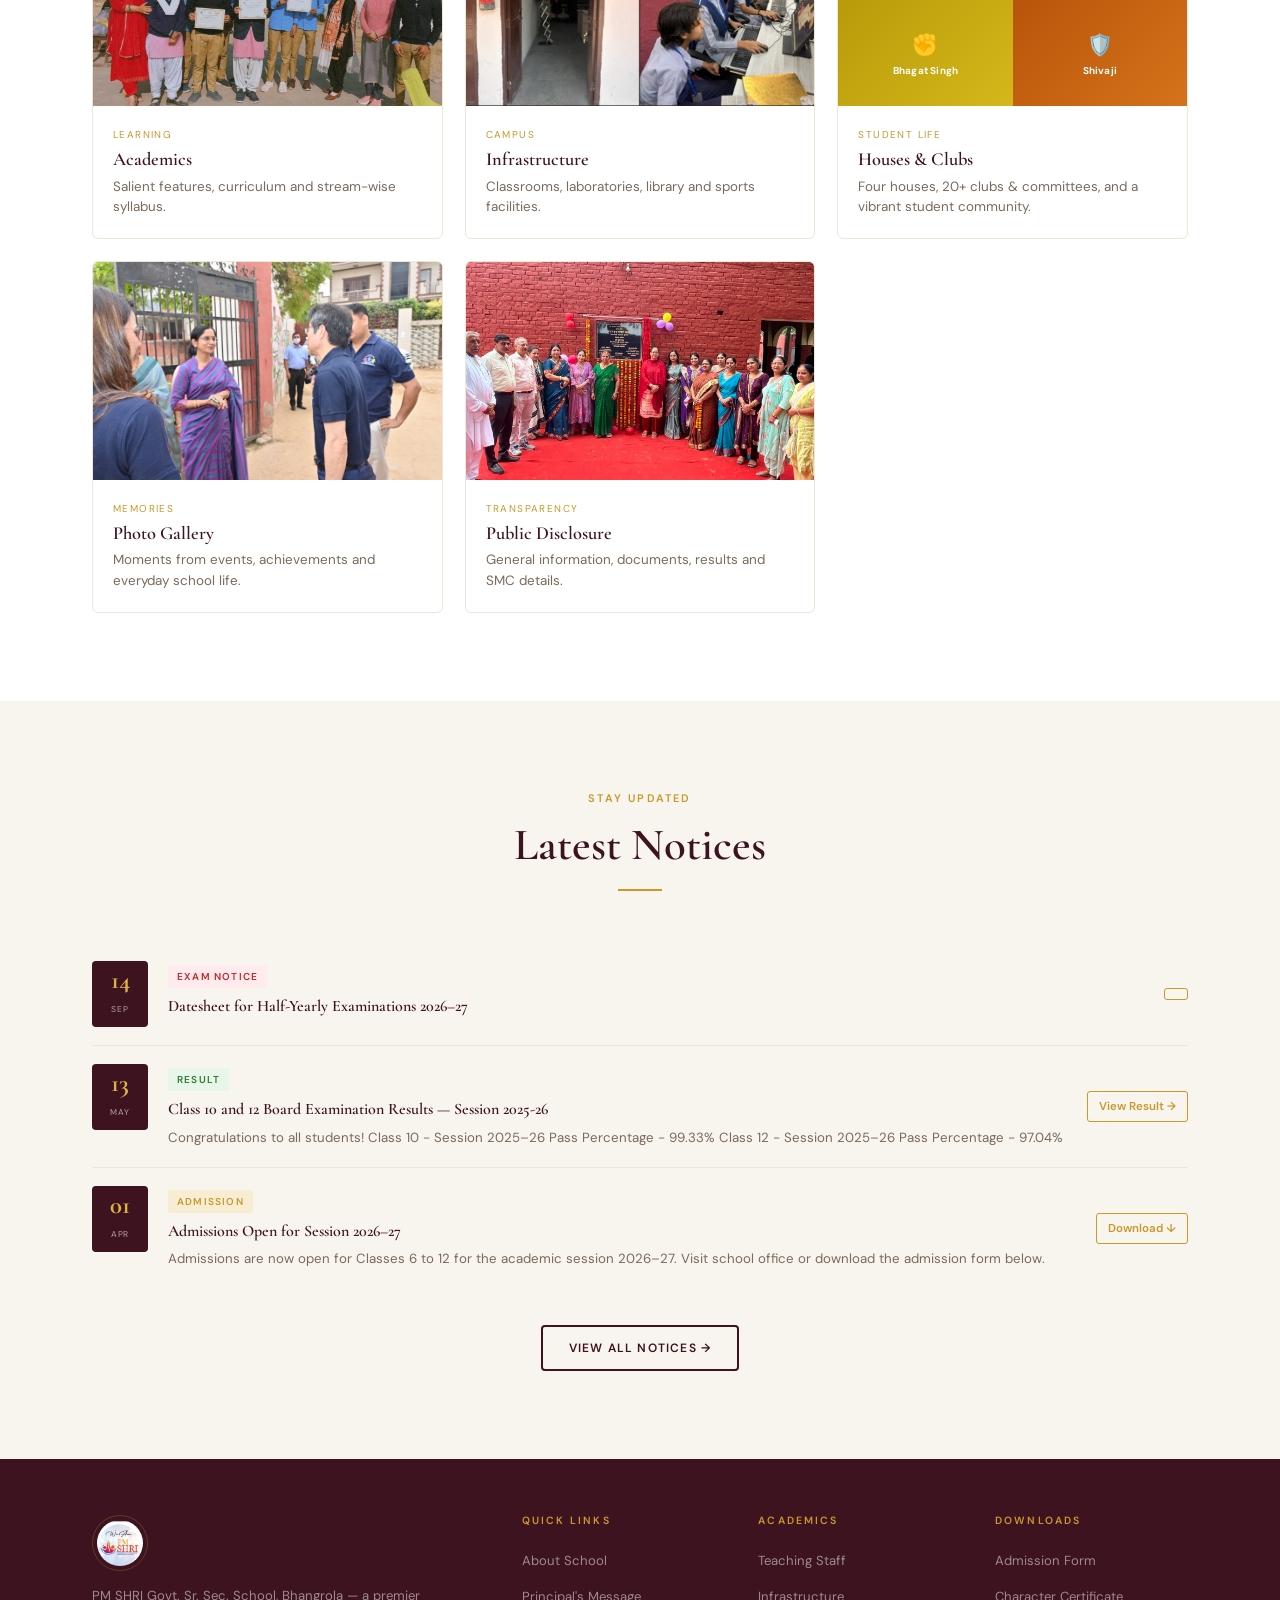
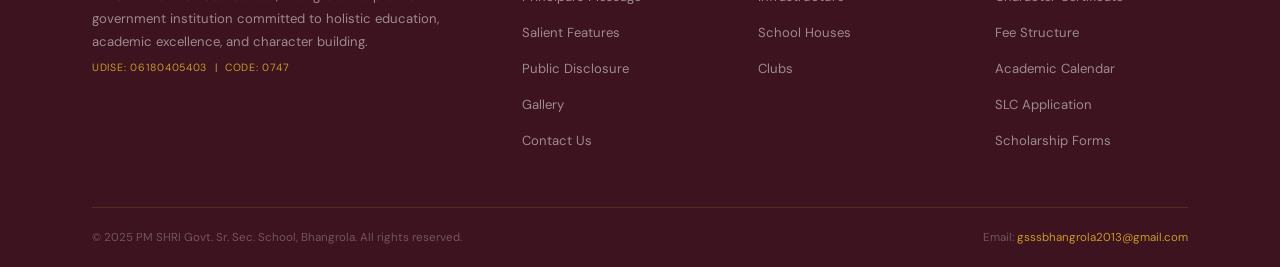
==== commit 74c8a40c: "Update DEO message wording about website launch Co-Authored-By: Claude Sonnet 4.6 <noreply@anthropic" ====
--- a/index.html
+++ b/index.html
@@ -158,7 +158,7 @@
             <p>Dear Students, Teachers &amp; Parents,</p>
             <p>Education is not just about acquiring knowledge; it is a journey of self-discovery, growth and empowerment. You are the future leaders, innovators and change-makers of our society. Hence, your education plays a crucial role in shaping that future.</p>
             <p>Our district is proud of its students and I strongly believe that together we can achieve great success.</p>
-            <p>Launch of this website and online admission portal in PM Shri G.S.S.S Bhangrola will help parents and students effectively. If you have questions, concerns or ideas to share, don't hesitate to reach out through your teachers and school heads.</p>
+            <p>Launch of this website in PM Shri G.S.S.S Bhangrola will help parents and students effectively. If you have questions, concerns or ideas to share, don't hesitate to reach out through your teachers and school heads.</p>
             <p>Wishing you all the best in your academic pursuits. Let's make this academic year a memorable and successful one!</p>
             <p style="color:rgba(200,153,43,.9);font-weight:500;margin-top:16px">Best regards,<br>Captain Indu Boken Kasana<br>District Education Officer</p>
           </div>
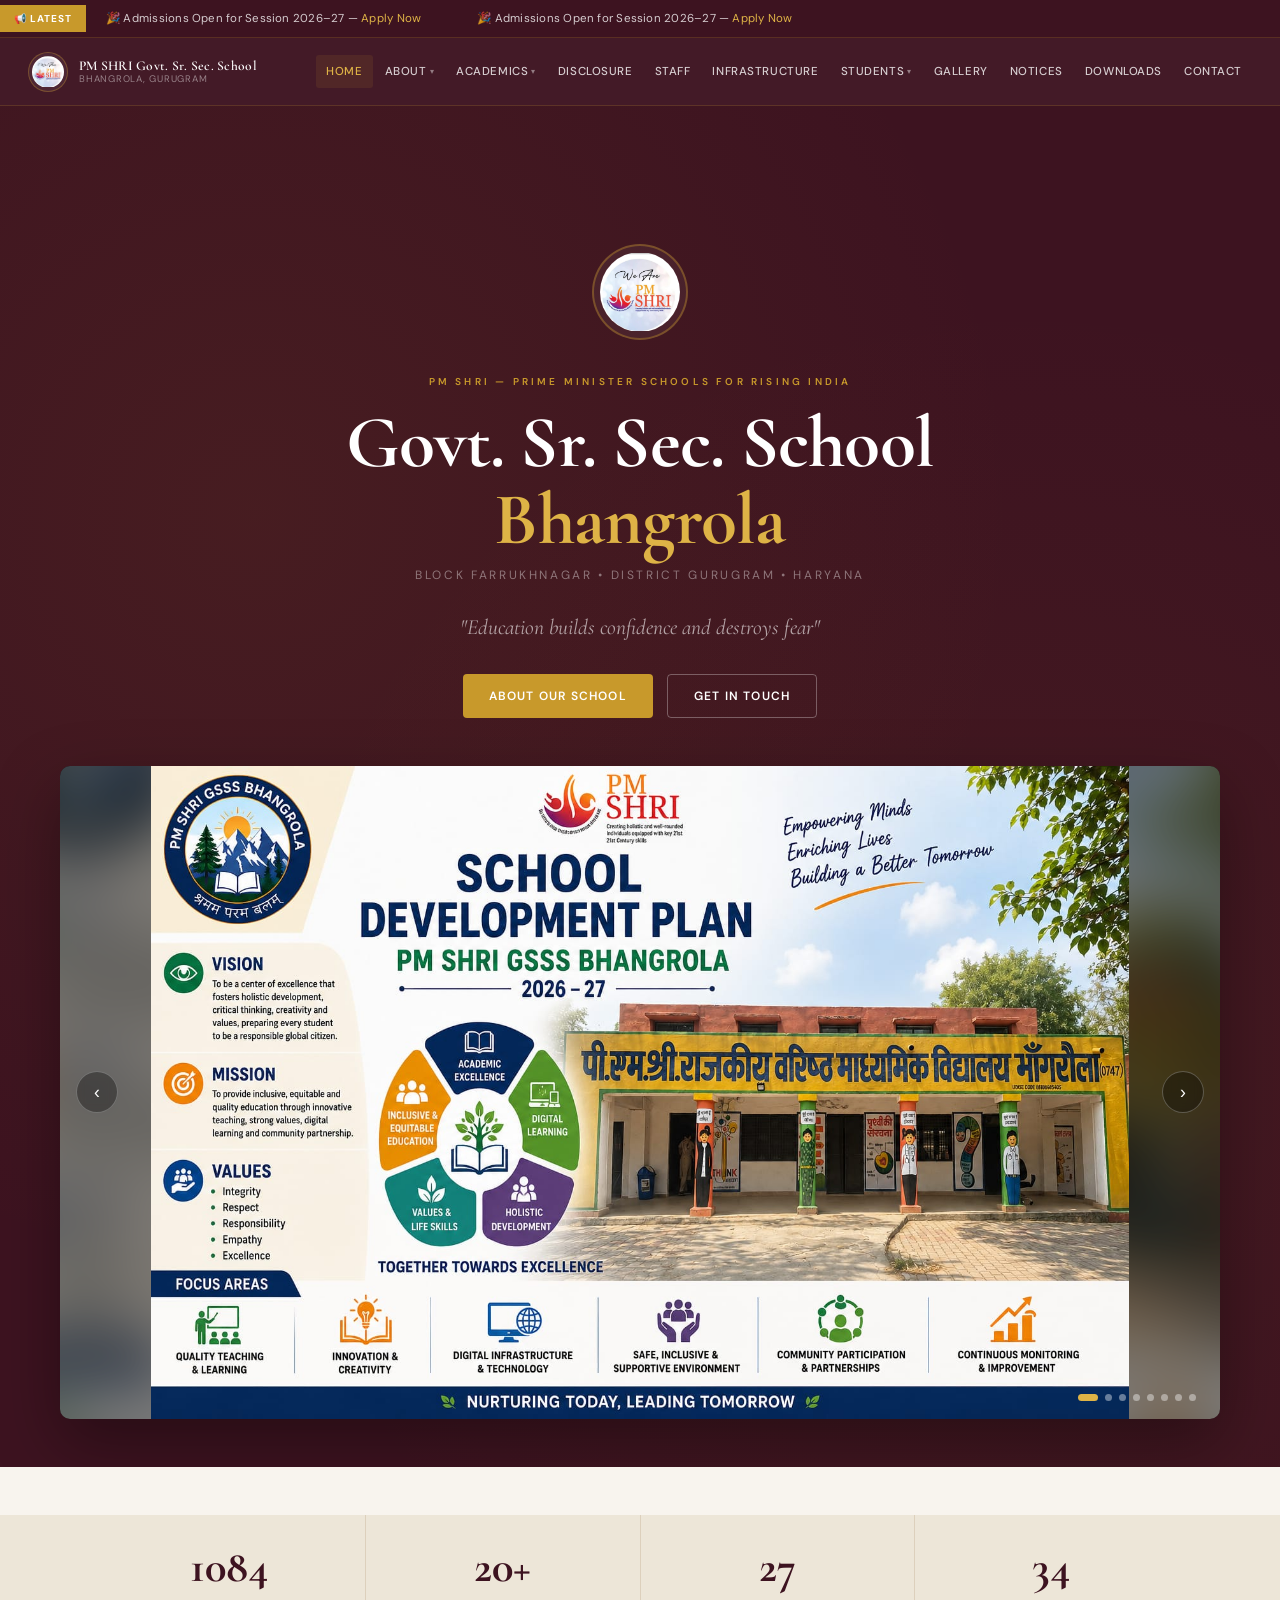
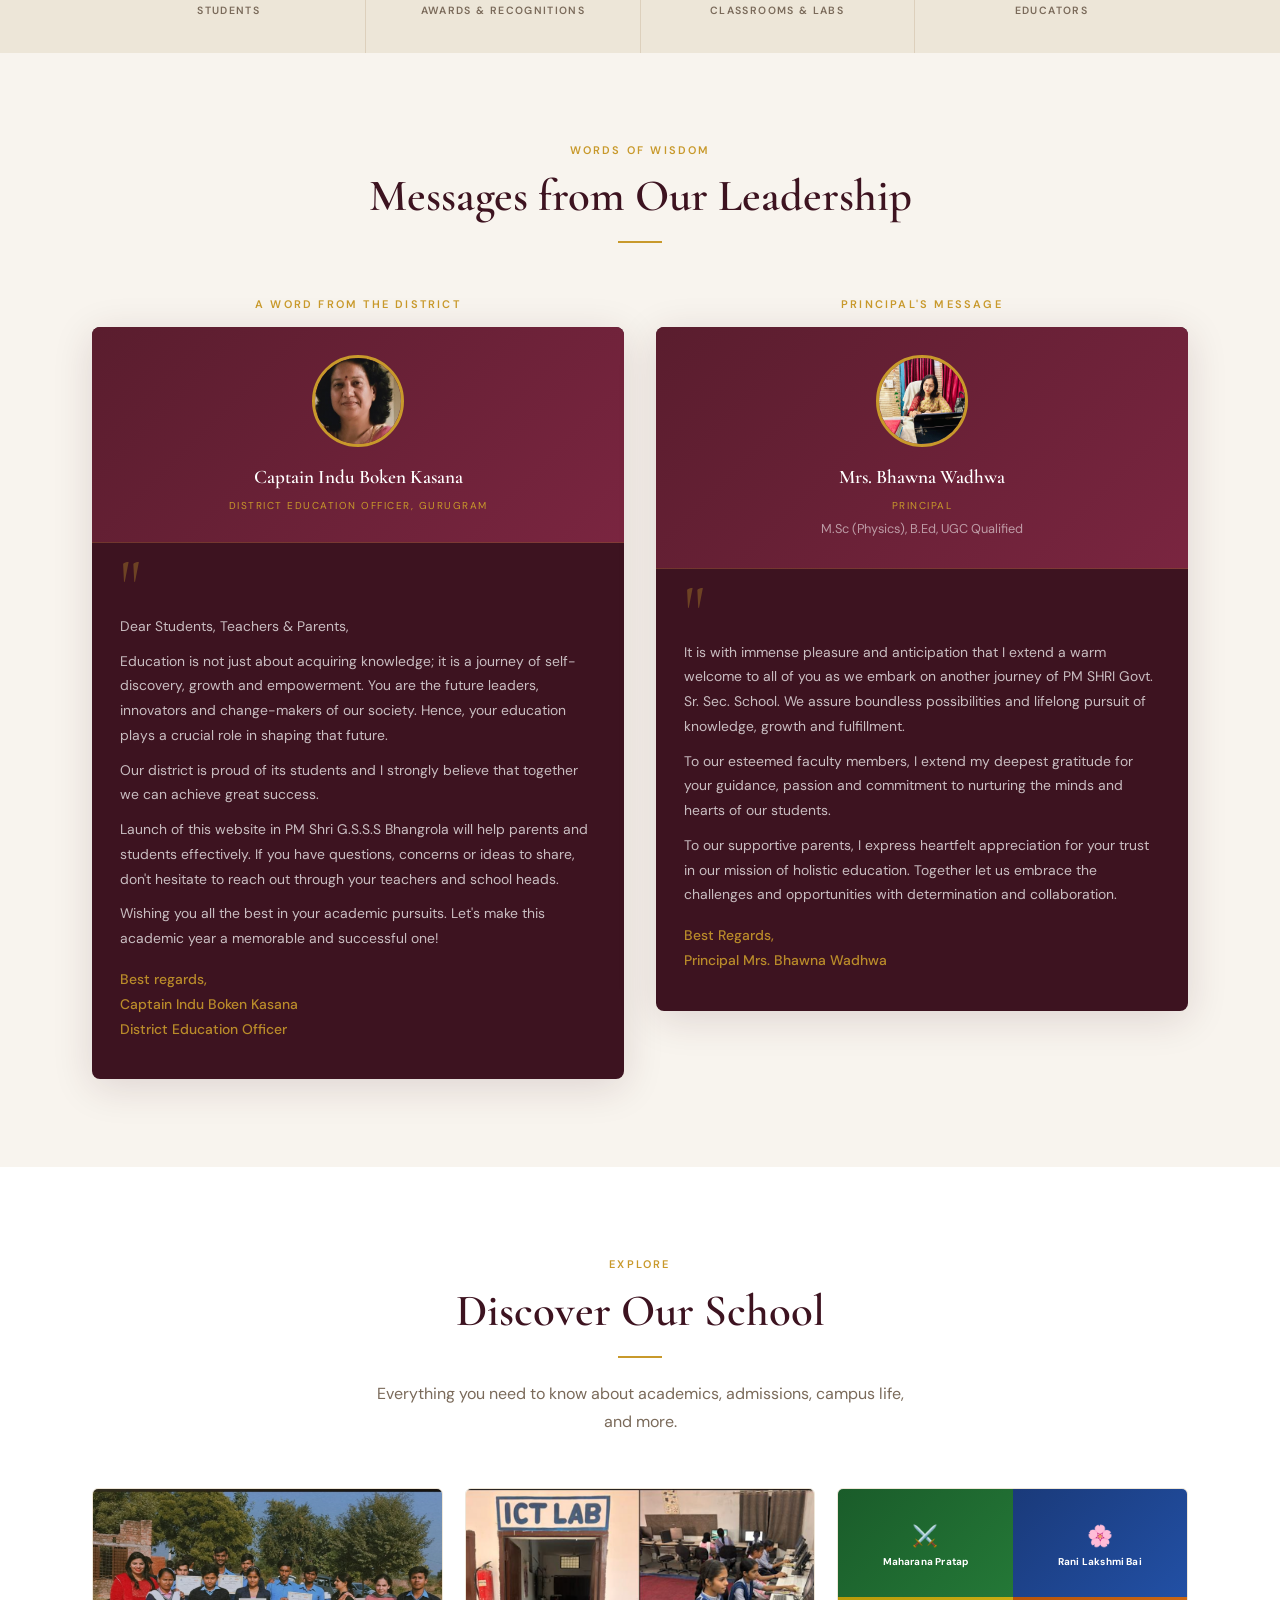
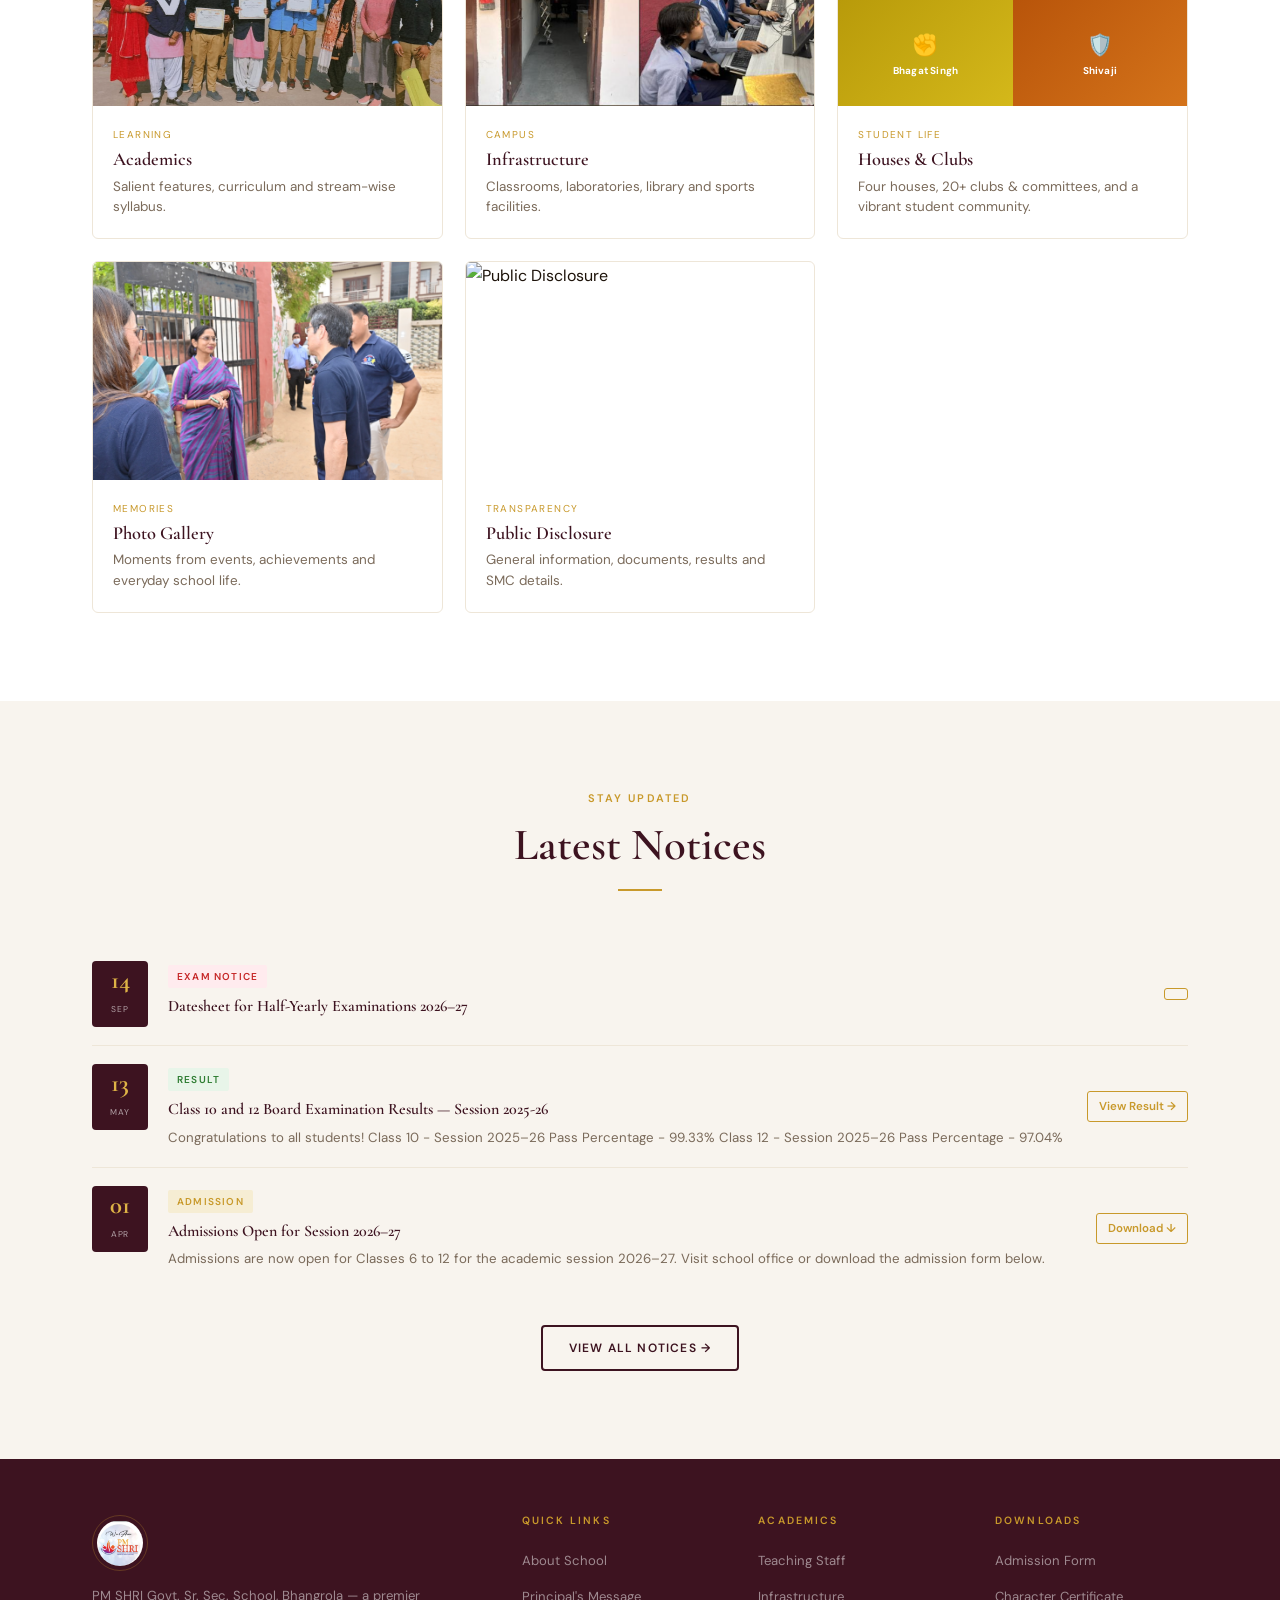
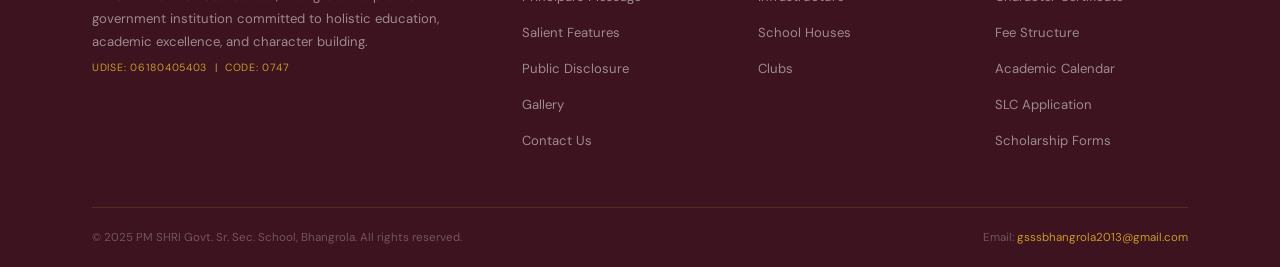
==== commit 1d29c0f6: "Change Public Disclosure card image to teachingstaff1 on home page Co-Authored-By: Claude Sonnet 4.6" ====
--- a/index.html
+++ b/index.html
@@ -218,7 +218,7 @@
         <div class="explore-card-body"><span>Memories</span><h3>Photo Gallery</h3><p>Moments from events, achievements and everyday school life.</p></div>
       </a>
       <a href="disclosure.html" class="explore-card rv">
-        <img src="assets/teacherdepartment3.jpeg" alt="Public Disclosure">
+        <img src="assets/teachingstaff1.jpeg" alt="Public Disclosure">
         <div class="explore-card-body"><span>Transparency</span><h3>Public Disclosure</h3><p>General information, documents, results and SMC details.</p></div>
       </a>
     </div>
